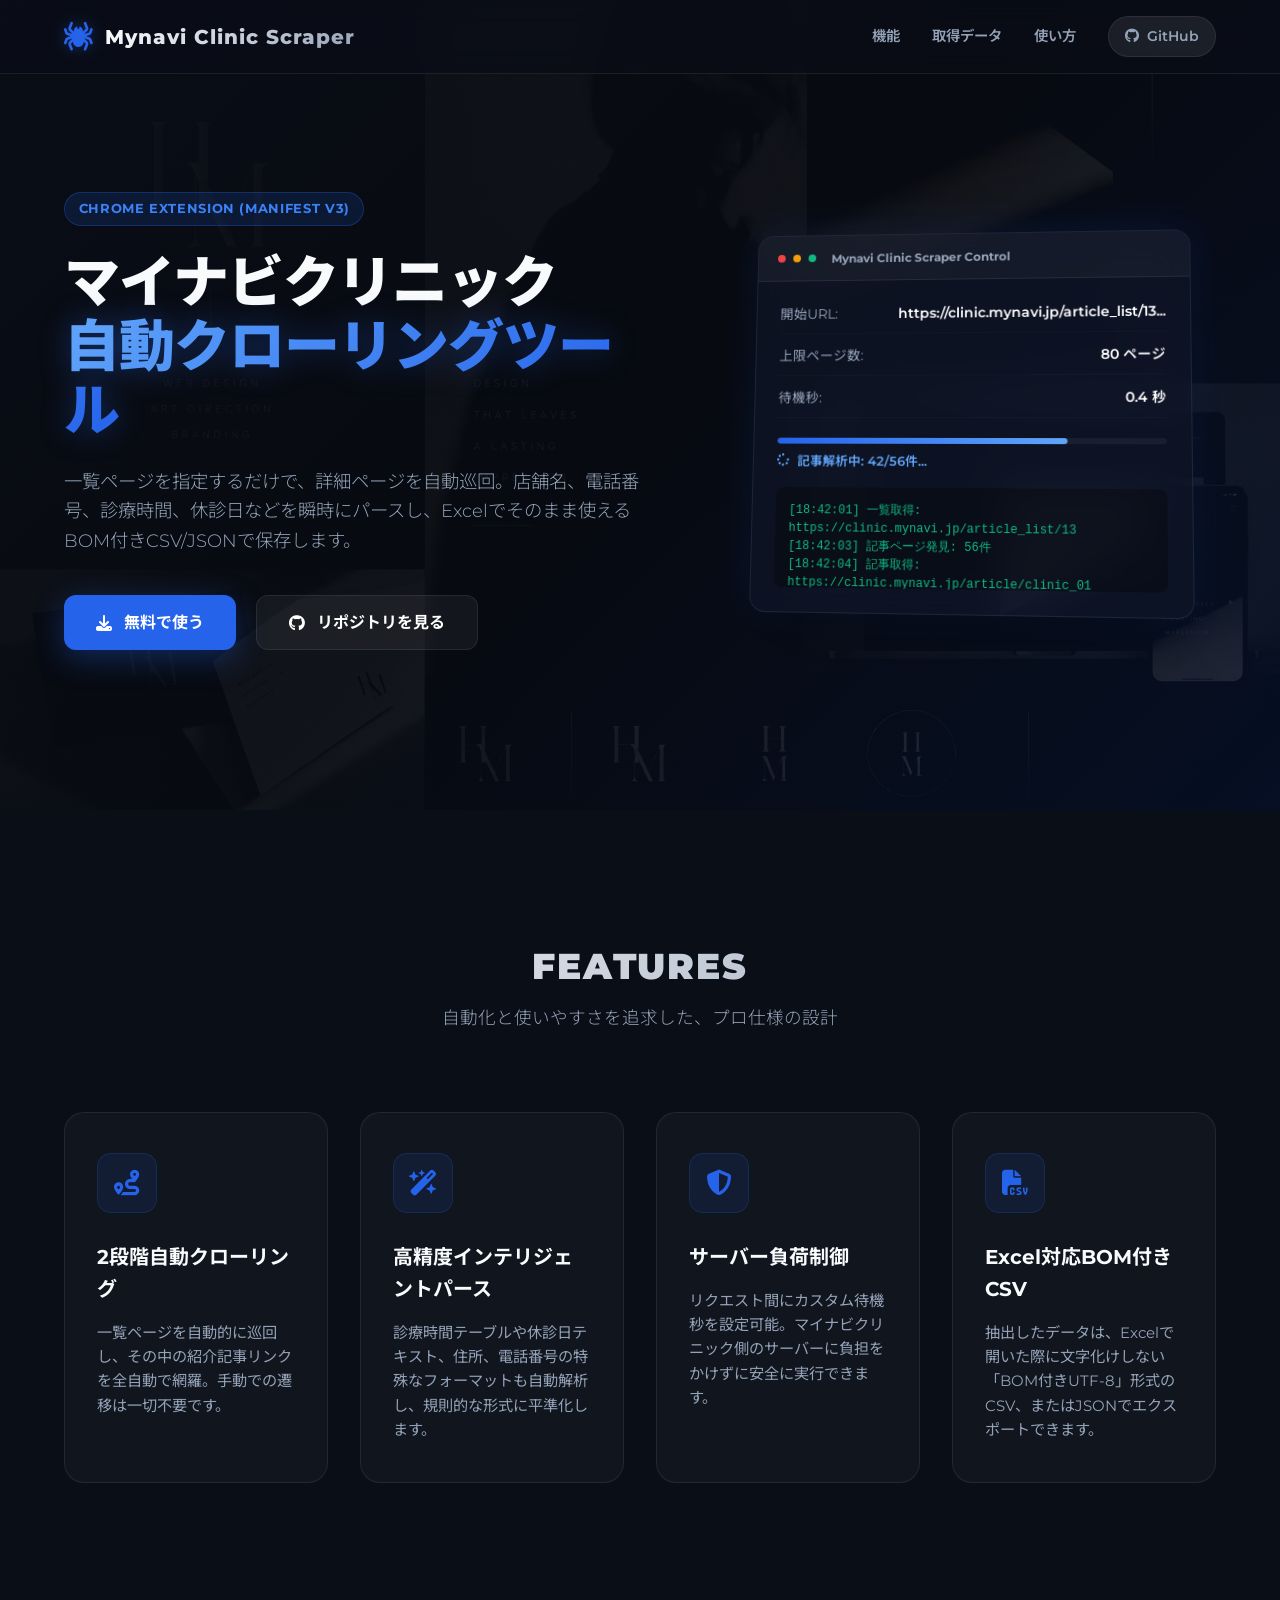
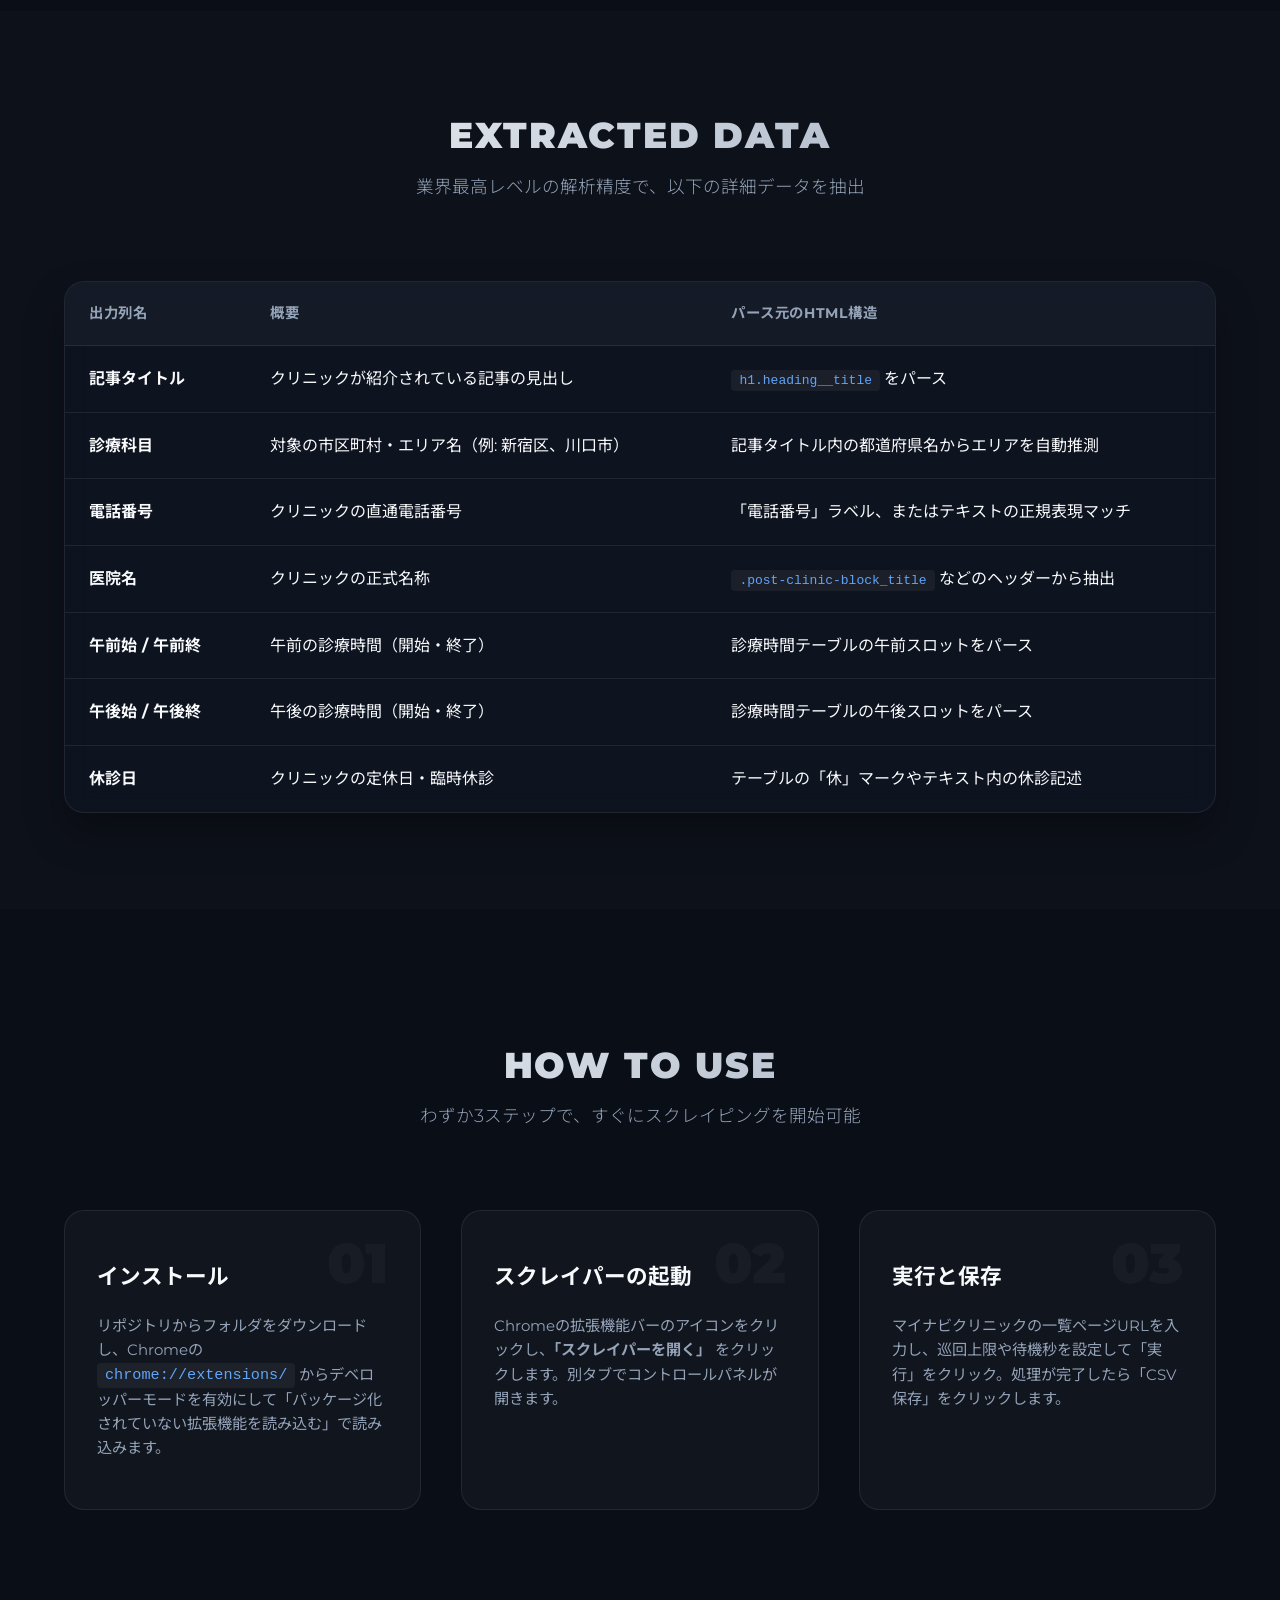
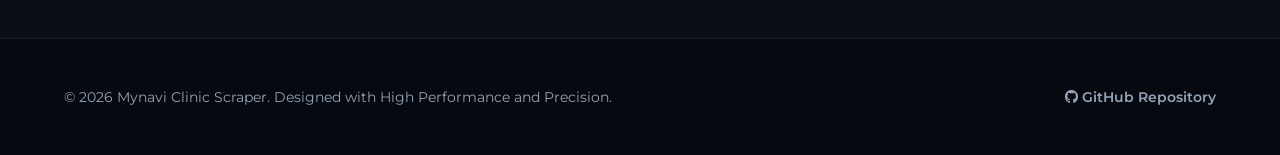
==== index.html @ 66be8c91 "feat: restructure project, add premium landing page, and organize extension files" ====
<!DOCTYPE html>
<html lang="ja">
<head>
    <meta charset="UTF-8">
    <meta name="viewport" content="width=device-width, initial-scale=1.0">
    <title>Mynavi Clinic Scraper - マイナビクリニック専用スクレイピングツール</title>
    <meta name="description" content="マイナビクリニックの一覧ページからクリニック詳細情報を自動巡回で抽出し、CSV/JSONでエクスポートできるプロフェッショナルなChrome拡張機能。">
    <!-- Google Fonts -->
    <link rel="preconnect" href="https://fonts.googleapis.com">
    <link rel="preconnect" href="https://fonts.gstatic.com" crossorigin>
    <link href="https://fonts.googleapis.com/css2?family=Montserrat:wght@400;600;800&family=Noto+Sans+JP:wght@300;400;700;900&display=swap" rel="stylesheet">
    <!-- FontAwesome for Icons -->
    <link rel="stylesheet" href="https://cdnjs.cloudflare.com/ajax/libs/font-awesome/6.4.0/css/all.min.css">
    <link rel="stylesheet" href="style.css">
</head>
<body>

    <!-- Header / Navigation -->
    <header>
        <div class="container header-container">
            <div class="logo">
                <i class="fa-solid fa-spider logo-icon"></i>
                <span class="logo-text">Mynavi Clinic Scraper</span>
            </div>
            <nav>
                <a href="#features">機能</a>
                <a href="#columns">取得データ</a>
                <a href="#how-to-use">使い方</a>
                <a href="https://github.com/h1maekawa/mynabi-clinic-scrape" target="_blank" class="nav-git-btn">
                    <i class="fa-brands fa-github"></i> GitHub
                </a>
            </nav>
        </div>
    </header>

    <!-- Hero Section -->
    <section class="hero">
        <div class="hero-bg"></div>
        <div class="hero-overlay"></div>
        <div class="container hero-container">
            <div class="hero-content">
                <span class="badge">Chrome Extension (Manifest V3)</span>
                <h1>マイナビクリニック<br><span class="highlight">自動クローリングツール</span></h1>
                <p class="hero-lead">一覧ページを指定するだけで、詳細ページを自動巡回。店舗名、電話番号、診療時間、休診日などを瞬時にパースし、Excelでそのまま使えるBOM付きCSV/JSONで保存します。</p>
                <div class="hero-actions">
                    <a href="#how-to-use" class="btn btn-primary"><i class="fa-solid fa-download"></i> 無料で使う</a>
                    <a href="https://github.com/h1maekawa/mynabi-clinic-scrape" target="_blank" class="btn btn-secondary"><i class="fa-brands fa-github"></i> リポジトリを見る</a>
                </div>
            </div>
            <div class="hero-visual">
                <!-- ここにダッシュボードのプレビューイメージやカードなどを配置 -->
                <div class="preview-card">
                    <div class="preview-header">
                        <span class="dot red"></span>
                        <span class="dot yellow"></span>
                        <span class="dot green"></span>
                        <span class="preview-title">Mynavi Clinic Scraper Control</span>
                    </div>
                    <div class="preview-body">
                        <div class="preview-line"><span>開始URL:</span> <span class="val">https://clinic.mynavi.jp/article_list/13...</span></div>
                        <div class="preview-line"><span>上限ページ数:</span> <span class="val">80 ページ</span></div>
                        <div class="preview-line"><span>待機秒:</span> <span class="val">0.4 秒</span></div>
                        <div class="preview-progress">
                            <div class="progress-bar-fill" style="width: 75%;"></div>
                        </div>
                        <div class="preview-status"><i class="fa-solid fa-spinner fa-spin"></i> 記事解析中: 42/56件...</div>
                        <div class="preview-logs">
                            <div>[18:42:01] 一覧取得: https://clinic.mynavi.jp/article_list/13</div>
                            <div>[18:42:03] 記事ページ発見: 56件</div>
                            <div>[18:42:04] 記事取得: https://clinic.mynavi.jp/article/clinic_01</div>
                            <div>[18:42:05] post-clinic-block抽出: 5件</div>
                        </div>
                    </div>
                </div>
            </div>
        </div>
    </section>

    <!-- Features Section -->
    <section id="features" class="features">
        <div class="container">
            <div class="section-header">
                <h2>FEATURES</h2>
                <p class="subtitle">自動化と使いやすさを追求した、プロ仕様の設計</p>
            </div>
            <div class="features-grid">
                <div class="feature-card">
                    <div class="icon-box"><i class="fa-solid fa-route"></i></div>
                    <h3>2段階自動クローリング</h3>
                    <p>一覧ページを自動的に巡回し、その中の紹介記事リンクを全自動で網羅。手動での遷移は一切不要です。</p>
                </div>
                <div class="feature-card">
                    <div class="icon-box"><i class="fa-solid fa-wand-magic-sparkles"></i></div>
                    <h3>高精度インテリジェントパース</h3>
                    <p>診療時間テーブルや休診日テキスト、住所、電話番号の特殊なフォーマットも自動解析し、規則的な形式に平準化します。</p>
                </div>
                <div class="feature-card">
                    <div class="icon-box"><i class="fa-solid fa-shield-halved"></i></div>
                    <h3>サーバー負荷制御</h3>
                    <p>リクエスト間にカスタム待機秒を設定可能。マイナビクリニック側のサーバーに負担をかけずに安全に実行できます。</p>
                </div>
                <div class="feature-card">
                    <div class="icon-box"><i class="fa-solid fa-file-csv"></i></div>
                    <h3>Excel対応BOM付きCSV</h3>
                    <p>抽出したデータは、Excelで開いた際に文字化けしない「BOM付きUTF-8」形式のCSV、またはJSONでエクスポートできます。</p>
                </div>
            </div>
        </div>
    </section>

    <!-- Columns (Data Layout) Section -->
    <section id="columns" class="columns">
        <div class="container">
            <div class="section-header">
                <h2>EXTRACTED DATA</h2>
                <p class="subtitle">業界最高レベルの解析精度で、以下の詳細データを抽出</p>
            </div>
            <div class="table-container">
                <table>
                    <thead>
                        <tr>
                            <th>出力列名</th>
                            <th>概要</th>
                            <th>パース元のHTML構造</th>
                        </tr>
                    </thead>
                    <tbody>
                        <tr>
                            <td><strong>記事タイトル</strong></td>
                            <td>クリニックが紹介されている記事の見出し</td>
                            <td><code>h1.heading__title</code> をパース</td>
                        </tr>
                        <tr>
                            <td><strong>診療科目</strong></td>
                            <td>対象の市区町村・エリア名（例: 新宿区、川口市）</td>
                            <td>記事タイトル内の都道府県名からエリアを自動推測</td>
                        </tr>
                        <tr>
                            <td><strong>電話番号</strong></td>
                            <td>クリニックの直通電話番号</td>
                            <td>「電話番号」ラベル、またはテキストの正規表現マッチ</td>
                        </tr>
                        <tr>
                            <td><strong>医院名</strong></td>
                            <td>クリニックの正式名称</td>
                            <td><code>.post-clinic-block_title</code> などのヘッダーから抽出</td>
                        </tr>
                        <tr>
                            <td><strong>午前始 / 午前終</strong></td>
                            <td>午前の診療時間（開始・終了）</td>
                            <td>診療時間テーブルの午前スロットをパース</td>
                        </tr>
                        <tr>
                            <td><strong>午後始 / 午後終</strong></td>
                            <td>午後の診療時間（開始・終了）</td>
                            <td>診療時間テーブルの午後スロットをパース</td>
                        </tr>
                        <tr>
                            <td><strong>休診日</strong></td>
                            <td>クリニックの定休日・臨時休診</td>
                            <td>テーブルの「休」マークやテキスト内の休診記述</td>
                        </tr>
                    </tbody>
                </table>
            </div>
        </div>
    </section>

    <!-- How To Use Section -->
    <section id="how-to-use" class="how-to-use">
        <div class="container">
            <div class="section-header">
                <h2>HOW TO USE</h2>
                <p class="subtitle">わずか3ステップで、すぐにスクレイピングを開始可能</p>
            </div>
            <div class="steps">
                <div class="step-card">
                    <div class="step-num">01</div>
                    <h3>インストール</h3>
                    <p>リポジトリからフォルダをダウンロードし、Chromeの <code>chrome://extensions/</code> からデベロッパーモードを有効にして「パッケージ化されていない拡張機能を読み込む」で読み込みます。</p>
                </div>
                <div class="step-card">
                    <div class="step-num">02</div>
                    <h3>スクレイパーの起動</h3>
                    <p>Chromeの拡張機能バーのアイコンをクリックし、<strong>「スクレイパーを開く」</strong> をクリックします。別タブでコントロールパネルが開きます。</p>
                </div>
                <div class="step-card">
                    <div class="step-num">03</div>
                    <h3>実行と保存</h3>
                    <p>マイナビクリニックの一覧ページURLを入力し、巡回上限や待機秒を設定して「実行」をクリック。処理が完了したら「CSV保存」をクリックします。</p>
                </div>
            </div>
        </div>
    </section>

    <!-- Footer -->
    <footer>
        <div class="container footer-container">
            <p>&copy; 2026 Mynavi Clinic Scraper. Designed with High Performance and Precision.</p>
            <div class="footer-links">
                <a href="https://github.com/h1maekawa/mynabi-clinic-scrape" target="_blank"><i class="fa-brands fa-github"></i> GitHub Repository</a>
            </div>
        </div>
    </footer>

</body>
</html>
---- style.css ----
/* Reset & Common Variables */
:root {
    --bg-dark: #0a0e17;
    --bg-panel: rgba(255, 255, 255, 0.03);
    --bg-panel-hover: rgba(255, 255, 255, 0.06);
    --border-color: rgba(255, 255, 255, 0.08);
    
    --primary: #2563eb;
    --primary-glow: rgba(37, 99, 235, 0.35);
    --accent: #f59e0b;
    --accent-glow: rgba(245, 158, 11, 0.25);
    
    --text-main: #f8fafc;
    --text-muted: #94a3b8;
    --text-inverse: #0f172a;
    
    --font-sans: 'Montserrat', 'Noto Sans JP', -apple-system, BlinkMacSystemFont, "Segoe UI", Roboto, "Helvetica Neue", Arial, sans-serif;
    --transition: all 0.3s cubic-bezier(0.4, 0, 0.2, 1);
}

* {
    margin: 0;
    padding: 0;
    box-sizing: border-box;
}

body {
    background-color: var(--bg-dark);
    color: var(--text-main);
    font-family: var(--font-sans);
    line-height: 1.6;
    overflow-x: hidden;
    -webkit-font-smoothing: antialiased;
}

.container {
    width: 90%;
    max-width: 1200px;
    margin: 0 auto;
}

/* Header */
header {
    position: fixed;
    top: 0;
    left: 0;
    width: 100%;
    z-index: 100;
    background: rgba(10, 14, 23, 0.7);
    backdrop-filter: blur(12px);
    -webkit-backdrop-filter: blur(12px);
    border-bottom: 1px solid var(--border-color);
    padding: 1rem 0;
}

.header-container {
    display: flex;
    justify-content: space-between;
    align-items: center;
}

.logo {
    display: flex;
    align-items: center;
    gap: 0.75rem;
}

.logo-icon {
    font-size: 1.8rem;
    color: var(--primary);
    filter: drop-shadow(0 0 8px var(--primary-glow));
}

.logo-text {
    font-size: 1.25rem;
    font-weight: 800;
    letter-spacing: 0.05em;
    background: linear-gradient(135deg, #fff, #94a3b8);
    -webkit-background-clip: text;
    -webkit-text-fill-color: transparent;
}

nav {
    display: flex;
    align-items: center;
    gap: 2rem;
}

nav a {
    color: var(--text-muted);
    text-decoration: none;
    font-weight: 600;
    font-size: 0.9rem;
    transition: var(--transition);
}

nav a:hover {
    color: #fff;
}

.nav-git-btn {
    background: rgba(255, 255, 255, 0.08);
    border: 1px solid var(--border-color);
    padding: 0.5rem 1rem;
    border-radius: 9999px;
    display: flex;
    align-items: center;
    gap: 0.5rem;
}

.nav-git-btn:hover {
    background: #fff;
    color: var(--text-inverse);
    border-color: #fff;
}

/* Hero Section with Custom Background Image */
.hero {
    position: relative;
    padding: 9rem 0 7rem;
    min-height: 90vh;
    display: flex;
    align-items: center;
    overflow: hidden;
}

/* Background image using user's piro-design.png */
.hero-bg {
    position: absolute;
    top: 0;
    left: 0;
    width: 100%;
    height: 100%;
    background-image: url('assets/piro-design.png');
    background-size: cover;
    background-position: center;
    filter: brightness(0.25) contrast(1.1); /* Ensure high contrast for dark text */
    z-index: 1;
}

/* Dark elegant gradient overlay on top of the image to ensure high visual aesthetics and text legibility */
.hero-overlay {
    position: absolute;
    top: 0;
    left: 0;
    width: 100%;
    height: 100%;
    background: linear-gradient(135deg, rgba(10, 14, 23, 0.95) 0%, rgba(10, 14, 23, 0.7) 50%, rgba(37, 99, 235, 0.15) 100%);
    z-index: 2;
}

.hero-container {
    position: relative;
    z-index: 3;
    display: grid;
    grid-template-columns: 1.2fr 1fr;
    gap: 4rem;
    align-items: center;
}

.hero-content {
    display: flex;
    flex-direction: column;
    align-items: flex-start;
}

.badge {
    background: rgba(37, 99, 235, 0.15);
    border: 1px solid rgba(37, 99, 235, 0.3);
    color: #3b82f6;
    padding: 0.35rem 0.85rem;
    border-radius: 9999px;
    font-size: 0.8rem;
    font-weight: 700;
    letter-spacing: 0.05em;
    margin-bottom: 1.5rem;
    text-transform: uppercase;
}

.hero-content h1 {
    font-size: 3.5rem;
    line-height: 1.15;
    font-weight: 900;
    margin-bottom: 1.5rem;
    letter-spacing: -0.02em;
}

.highlight {
    background: linear-gradient(135deg, #60a5fa 0%, #2563eb 100%);
    -webkit-background-clip: text;
    -webkit-text-fill-color: transparent;
    filter: drop-shadow(0 0 15px rgba(37, 99, 235, 0.4));
}

.hero-lead {
    font-size: 1.15rem;
    color: var(--text-muted);
    margin-bottom: 2.5rem;
    font-weight: 300;
}

.hero-actions {
    display: flex;
    gap: 1.25rem;
}

.btn {
    display: inline-flex;
    align-items: center;
    gap: 0.75rem;
    padding: 0.85rem 2rem;
    font-size: 1rem;
    font-weight: 700;
    border-radius: 12px;
    text-decoration: none;
    cursor: pointer;
    transition: var(--transition);
}

.btn-primary {
    background: var(--primary);
    color: #fff;
    box-shadow: 0 8px 30px var(--primary-glow);
}

.btn-primary:hover {
    background: #1d4ed8;
    transform: translateY(-2px);
    box-shadow: 0 12px 35px rgba(37, 99, 235, 0.5);
}

.btn-secondary {
    background: rgba(255, 255, 255, 0.05);
    color: #fff;
    border: 1px solid var(--border-color);
}

.btn-secondary:hover {
    background: rgba(255, 255, 255, 0.1);
    transform: translateY(-2px);
}

/* Hero Visual (Mockup Card) */
.hero-visual {
    display: flex;
    justify-content: center;
    perspective: 1000px;
}

.preview-card {
    background: rgba(15, 23, 42, 0.6);
    border: 1px solid var(--border-color);
    border-radius: 16px;
    width: 100%;
    max-width: 440px;
    overflow: hidden;
    backdrop-filter: blur(20px);
    -webkit-backdrop-filter: blur(20px);
    box-shadow: 0 25px 50px -12px rgba(0, 0, 0, 0.5), 0 0 40px rgba(37, 99, 235, 0.15);
    transform: rotateY(-5deg) rotateX(5deg);
    transition: var(--transition);
}

.preview-card:hover {
    transform: rotateY(0deg) rotateX(0deg) translateY(-8px);
    box-shadow: 0 35px 60px -10px rgba(0, 0, 0, 0.6), 0 0 50px rgba(37, 99, 235, 0.25);
}

.preview-header {
    background: rgba(255, 255, 255, 0.03);
    padding: 0.85rem 1.25rem;
    display: flex;
    align-items: center;
    gap: 0.5rem;
    border-bottom: 1px solid var(--border-color);
}

.dot {
    width: 8px;
    height: 8px;
    border-radius: 50%;
}
.dot.red { background-color: #ef4444; }
.dot.yellow { background-color: #f59e0b; }
.dot.green { background-color: #10b981; }

.preview-title {
    margin-left: 0.5rem;
    font-size: 0.75rem;
    color: var(--text-muted);
    font-weight: 700;
}

.preview-body {
    padding: 1.5rem;
    font-size: 0.85rem;
}

.preview-line {
    display: flex;
    justify-content: space-between;
    margin-bottom: 0.75rem;
    border-bottom: 1px solid rgba(255, 255, 255, 0.02);
    padding-bottom: 0.5rem;
}

.preview-line span {
    color: var(--text-muted);
}
.preview-line .val {
    color: #fff;
    font-weight: 600;
}

.preview-progress {
    height: 6px;
    background: rgba(255, 255, 255, 0.05);
    border-radius: 9999px;
    margin: 1.25rem 0 0.5rem;
    overflow: hidden;
}

.progress-bar-fill {
    height: 100%;
    background: linear-gradient(90deg, var(--primary) 0%, #60a5fa 100%);
    border-radius: 9999px;
}

.preview-status {
    color: #60a5fa;
    font-weight: 600;
    margin-bottom: 1rem;
    font-size: 0.8rem;
    display: flex;
    align-items: center;
    gap: 0.5rem;
}

.preview-logs {
    background: rgba(0, 0, 0, 0.3);
    border-radius: 8px;
    padding: 0.85rem;
    font-family: monospace;
    color: #10b981;
    font-size: 0.75rem;
    line-height: 1.5;
    height: 100px;
    overflow-y: hidden;
}

/* Features Section */
.features {
    padding: 8rem 0;
    position: relative;
}

.section-header {
    text-align: center;
    margin-bottom: 5rem;
}

.section-header h2 {
    font-size: 2.25rem;
    font-weight: 900;
    letter-spacing: 0.05em;
    margin-bottom: 0.5rem;
    background: linear-gradient(135deg, #fff, #94a3b8);
    -webkit-background-clip: text;
    -webkit-text-fill-color: transparent;
}

.section-header .subtitle {
    color: var(--text-muted);
    font-size: 1.1rem;
    font-weight: 300;
}

.features-grid {
    display: grid;
    grid-template-columns: repeat(auto-fit, minmax(260px, 1fr));
    gap: 2rem;
}

.feature-card {
    background: var(--bg-panel);
    border: 1px solid var(--border-color);
    border-radius: 20px;
    padding: 2.5rem 2rem;
    transition: var(--transition);
    cursor: default;
}

.feature-card:hover {
    background: var(--bg-panel-hover);
    border-color: rgba(37, 99, 235, 0.3);
    transform: translateY(-5px);
    box-shadow: 0 20px 40px rgba(0,0,0,0.3), 0 0 20px rgba(37, 99, 235, 0.05);
}

.icon-box {
    width: 60px;
    height: 60px;
    border-radius: 14px;
    background: rgba(37, 99, 235, 0.1);
    border: 1px solid rgba(37, 99, 235, 0.2);
    color: var(--primary);
    display: flex;
    align-items: center;
    justify-content: center;
    font-size: 1.6rem;
    margin-bottom: 1.75rem;
    transition: var(--transition);
}

.feature-card:hover .icon-box {
    background: var(--primary);
    color: #fff;
    box-shadow: 0 0 20px var(--primary-glow);
}

.feature-card h3 {
    font-size: 1.25rem;
    font-weight: 700;
    margin-bottom: 1rem;
}

.feature-card p {
    color: var(--text-muted);
    font-size: 0.95rem;
    line-height: 1.6;
}

/* Columns Section */
.columns {
    padding: 6rem 0;
    background: rgba(255, 255, 255, 0.01);
}

.table-container {
    background: rgba(15, 23, 42, 0.4);
    border: 1px solid var(--border-color);
    border-radius: 20px;
    overflow: hidden;
    backdrop-filter: blur(12px);
    -webkit-backdrop-filter: blur(12px);
    box-shadow: 0 20px 40px rgba(0, 0, 0, 0.3);
}

table {
    width: 100%;
    border-collapse: collapse;
    text-align: left;
}

th, td {
    padding: 1.25rem 1.5rem;
    border-bottom: 1px solid var(--border-color);
}

th {
    background: rgba(255, 255, 255, 0.03);
    font-weight: 700;
    font-size: 0.9rem;
    color: var(--text-muted);
    letter-spacing: 0.05em;
    text-transform: uppercase;
}

tbody tr:last-child td {
    border-bottom: none;
}

tbody tr:hover {
    background: rgba(255, 255, 255, 0.02);
}

code {
    background: rgba(255, 255, 255, 0.05);
    padding: 0.2rem 0.5rem;
    border-radius: 4px;
    font-family: monospace;
    color: #60a5fa;
}

/* How to use section */
.how-to-use {
    padding: 8rem 0;
}

.steps {
    display: grid;
    grid-template-columns: repeat(auto-fit, minmax(300px, 1fr));
    gap: 2.5rem;
    margin-top: 2rem;
}

.step-card {
    position: relative;
    background: var(--bg-panel);
    border: 1px solid var(--border-color);
    border-radius: 20px;
    padding: 3rem 2rem;
    transition: var(--transition);
}

.step-card:hover {
    border-color: rgba(245, 158, 11, 0.3);
    transform: translateY(-5px);
}

.step-num {
    position: absolute;
    top: 1.5rem;
    right: 2rem;
    font-size: 3.5rem;
    font-weight: 900;
    color: rgba(255, 255, 255, 0.03);
    line-height: 1;
    transition: var(--transition);
}

.step-card:hover .step-num {
    color: rgba(245, 158, 11, 0.1);
}

.step-card h3 {
    font-size: 1.35rem;
    font-weight: 700;
    margin-bottom: 1.25rem;
    position: relative;
}

.step-card p {
    color: var(--text-muted);
    font-size: 0.95rem;
    line-height: 1.6;
}

/* Footer */
footer {
    border-top: 1px solid var(--border-color);
    padding: 3rem 0;
    background: #06090f;
    font-size: 0.85rem;
    color: var(--text-muted);
}

.footer-container {
    display: flex;
    justify-content: space-between;
    align-items: center;
}

.footer-links a {
    color: var(--text-muted);
    text-decoration: none;
    font-weight: 600;
    transition: var(--transition);
}

.footer-links a:hover {
    color: #fff;
}

/* Responsive */
@media (max-width: 968px) {
    .hero-container {
        grid-template-columns: 1fr;
        text-align: center;
        gap: 3rem;
    }
    
    .hero-content {
        align-items: center;
    }
    
    .hero-content h1 {
        font-size: 2.75rem;
    }
    
    .hero-visual {
        order: -1;
    }
    
    .header-container {
        flex-direction: column;
        gap: 1rem;
    }
    
    nav {
        gap: 1.5rem;
    }
}
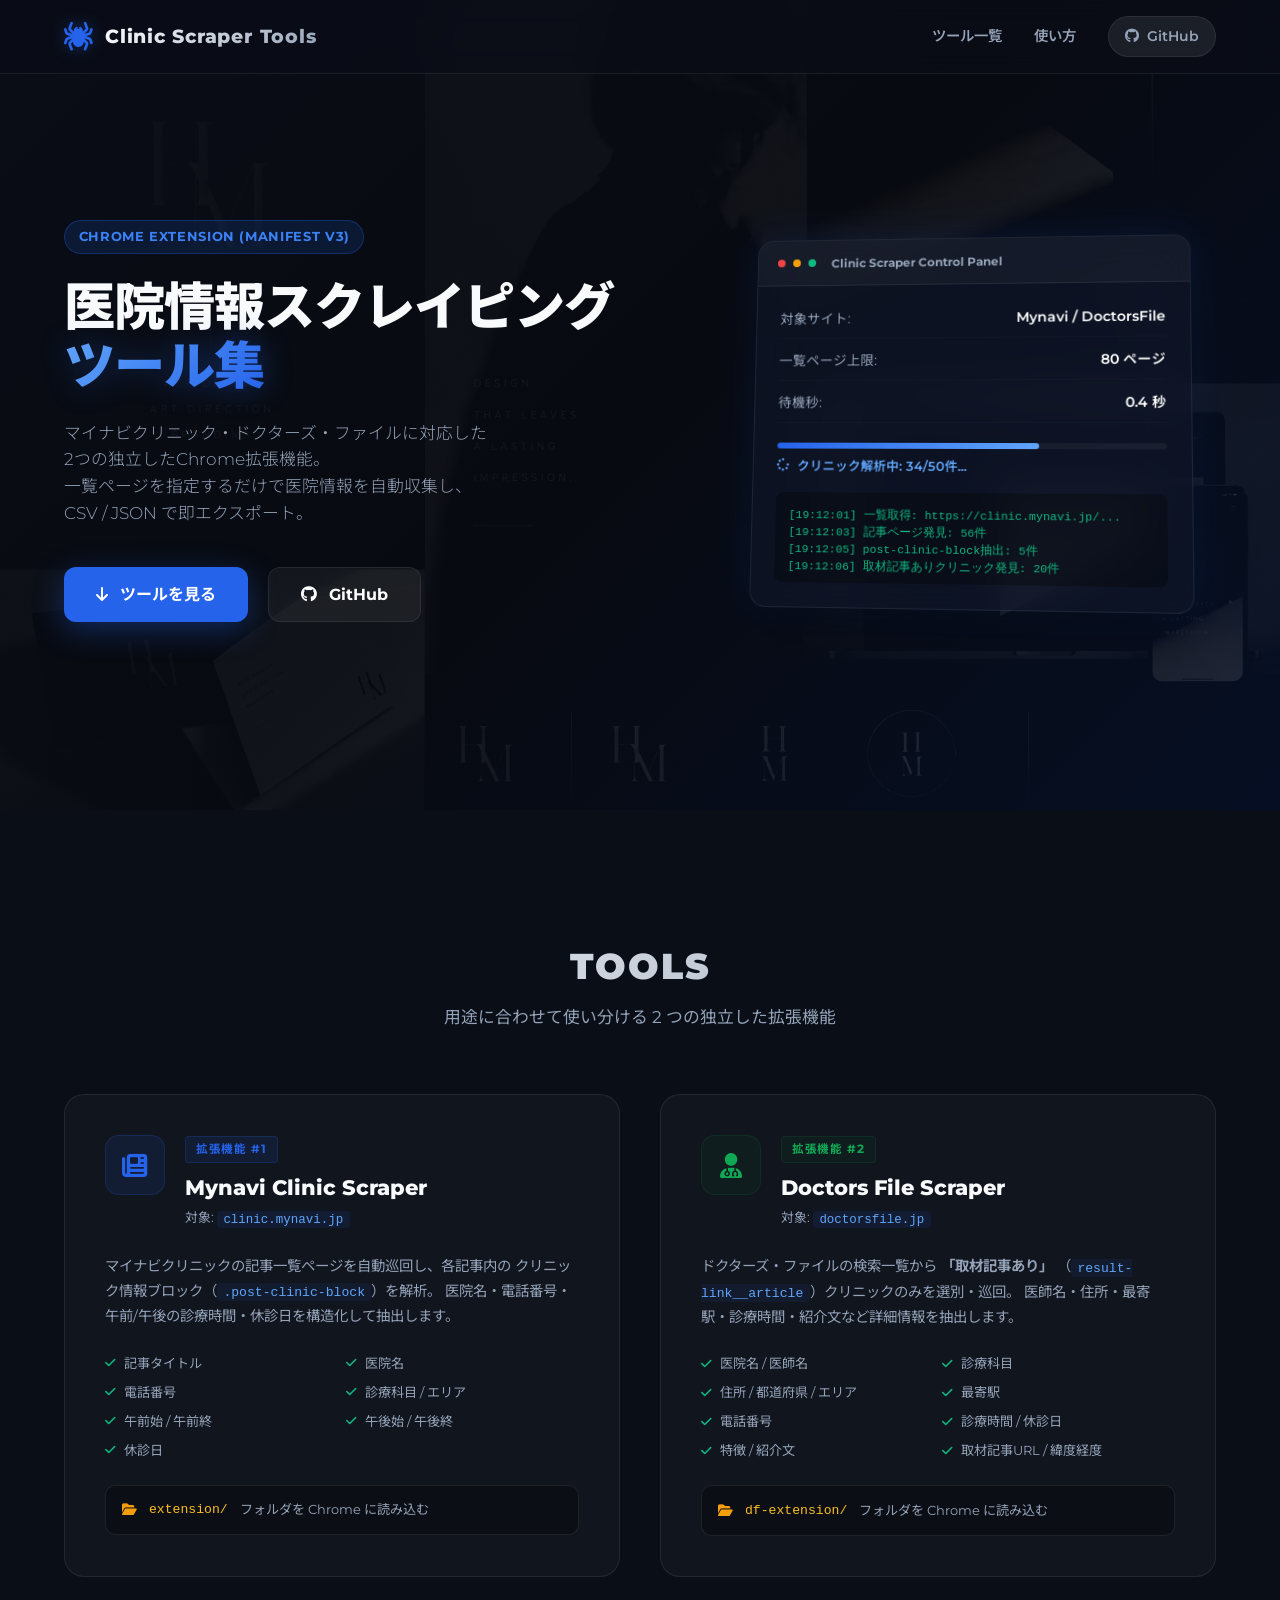
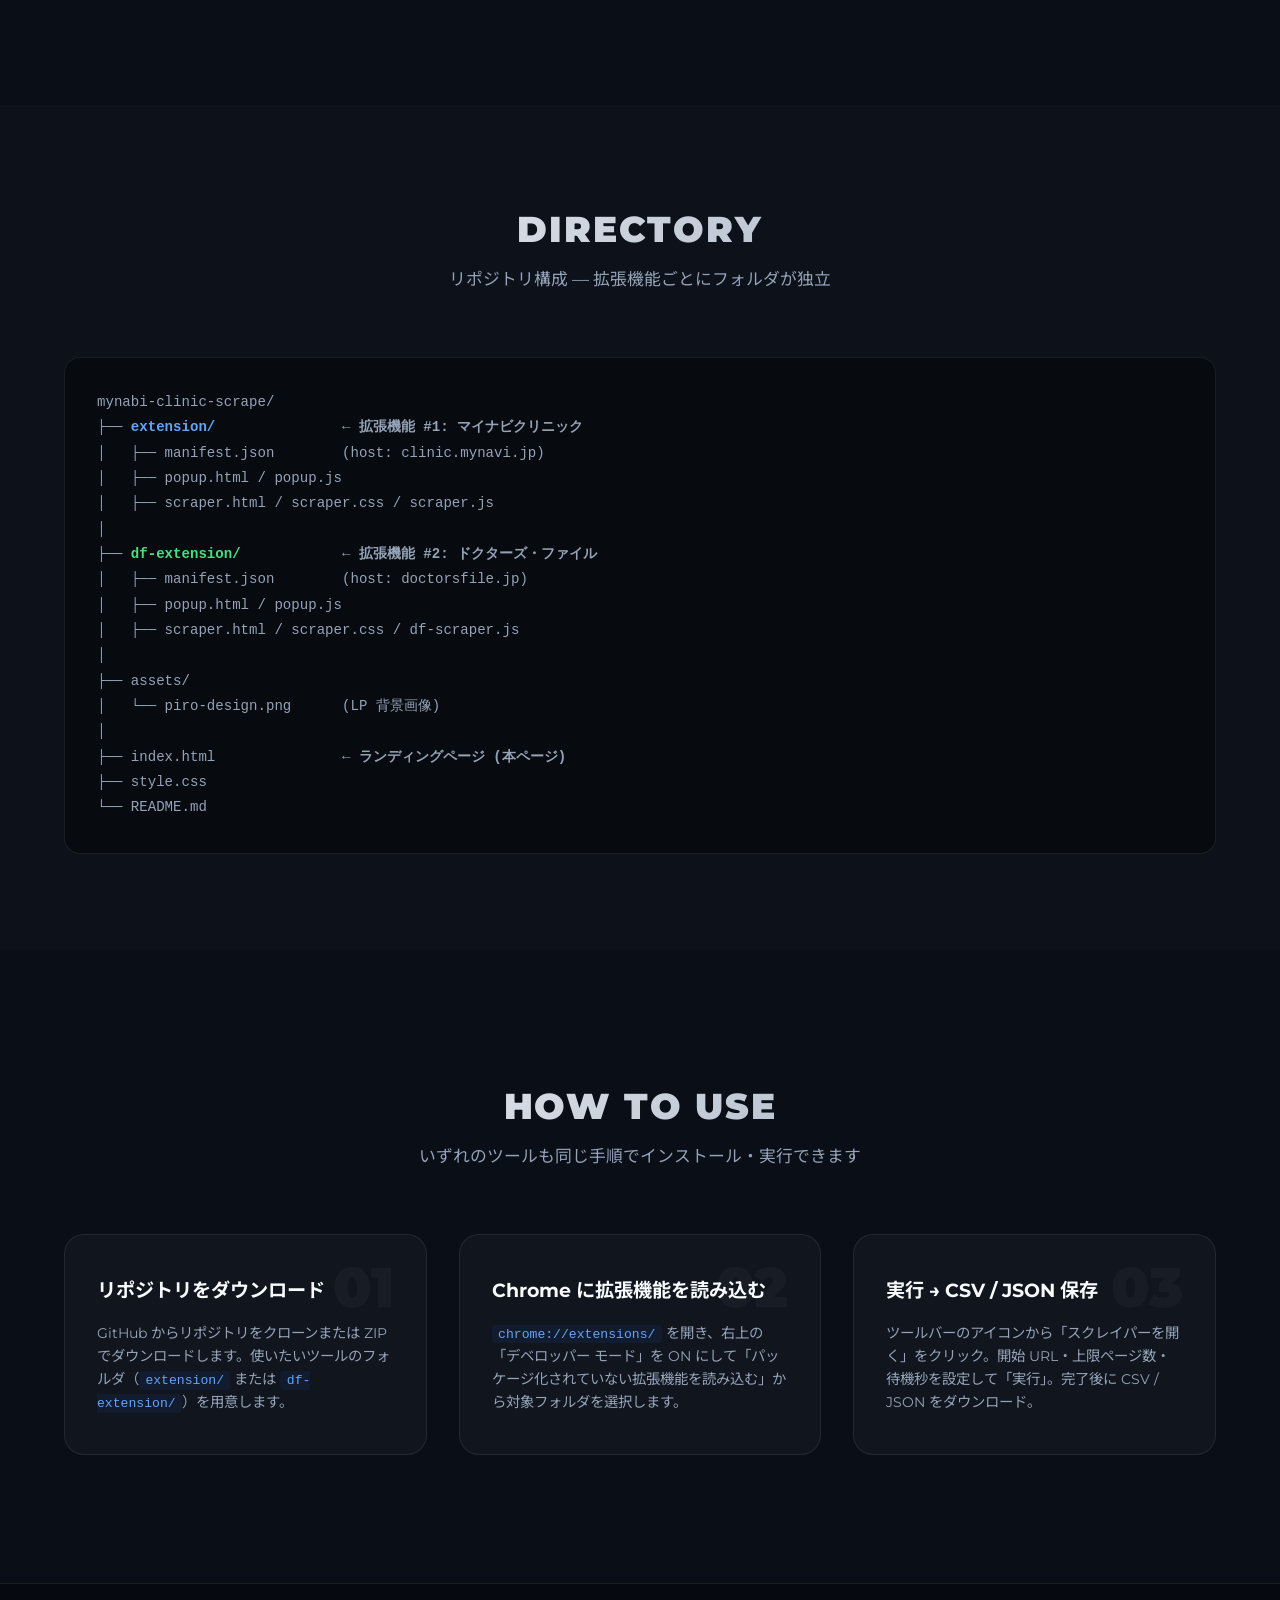
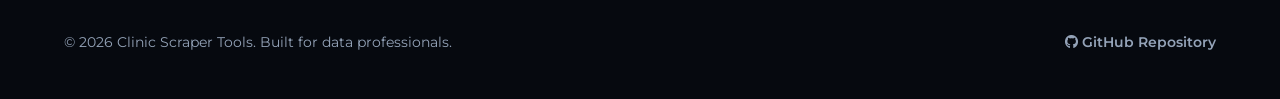
==== commit e5ff923d: "feat: add Doctors File scraper as separate extension (df-extension/)" ====
--- a/index.html
+++ b/index.html
@@ -3,28 +3,25 @@
 <head>
     <meta charset="UTF-8">
     <meta name="viewport" content="width=device-width, initial-scale=1.0">
-    <title>Mynavi Clinic Scraper - マイナビクリニック専用スクレイピングツール</title>
-    <meta name="description" content="マイナビクリニックの一覧ページからクリニック詳細情報を自動巡回で抽出し、CSV/JSONでエクスポートできるプロフェッショナルなChrome拡張機能。">
-    <!-- Google Fonts -->
+    <title>Clinic Scraper Tools - マイナビ & ドクターズ・ファイル 対応</title>
+    <meta name="description" content="マイナビクリニック・ドクターズ・ファイル対応の医院情報スクレイピング Chrome 拡張機能ツール集。">
     <link rel="preconnect" href="https://fonts.googleapis.com">
     <link rel="preconnect" href="https://fonts.gstatic.com" crossorigin>
     <link href="https://fonts.googleapis.com/css2?family=Montserrat:wght@400;600;800&family=Noto+Sans+JP:wght@300;400;700;900&display=swap" rel="stylesheet">
-    <!-- FontAwesome for Icons -->
     <link rel="stylesheet" href="https://cdnjs.cloudflare.com/ajax/libs/font-awesome/6.4.0/css/all.min.css">
     <link rel="stylesheet" href="style.css">
 </head>
 <body>
 
-    <!-- Header / Navigation -->
+    <!-- Header -->
     <header>
         <div class="container header-container">
             <div class="logo">
                 <i class="fa-solid fa-spider logo-icon"></i>
-                <span class="logo-text">Mynavi Clinic Scraper</span>
+                <span class="logo-text">Clinic Scraper Tools</span>
             </div>
             <nav>
-                <a href="#features">機能</a>
-                <a href="#columns">取得データ</a>
+                <a href="#tools">ツール一覧</a>
                 <a href="#how-to-use">使い方</a>
                 <a href="https://github.com/h1maekawa/mynabi-clinic-scrape" target="_blank" class="nav-git-btn">
                     <i class="fa-brands fa-github"></i> GitHub
@@ -33,161 +30,179 @@
         </div>
     </header>
 
-    <!-- Hero Section -->
+    <!-- Hero -->
     <section class="hero">
         <div class="hero-bg"></div>
         <div class="hero-overlay"></div>
         <div class="container hero-container">
             <div class="hero-content">
                 <span class="badge">Chrome Extension (Manifest V3)</span>
-                <h1>マイナビクリニック<br><span class="highlight">自動クローリングツール</span></h1>
-                <p class="hero-lead">一覧ページを指定するだけで、詳細ページを自動巡回。店舗名、電話番号、診療時間、休診日などを瞬時にパースし、Excelでそのまま使えるBOM付きCSV/JSONで保存します。</p>
+                <h1>医院情報スクレイピング<br><span class="highlight">ツール集</span></h1>
+                <p class="hero-lead">
+                    マイナビクリニック・ドクターズ・ファイルに対応した<br>
+                    2つの独立したChrome拡張機能。<br>
+                    一覧ページを指定するだけで医院情報を自動収集し、<br>
+                    CSV / JSON で即エクスポート。
+                </p>
                 <div class="hero-actions">
-                    <a href="#how-to-use" class="btn btn-primary"><i class="fa-solid fa-download"></i> 無料で使う</a>
-                    <a href="https://github.com/h1maekawa/mynabi-clinic-scrape" target="_blank" class="btn btn-secondary"><i class="fa-brands fa-github"></i> リポジトリを見る</a>
+                    <a href="#tools" class="btn btn-primary"><i class="fa-solid fa-arrow-down"></i> ツールを見る</a>
+                    <a href="https://github.com/h1maekawa/mynabi-clinic-scrape" target="_blank" class="btn btn-secondary">
+                        <i class="fa-brands fa-github"></i> GitHub
+                    </a>
                 </div>
             </div>
             <div class="hero-visual">
-                <!-- ここにダッシュボードのプレビューイメージやカードなどを配置 -->
                 <div class="preview-card">
                     <div class="preview-header">
-                        <span class="dot red"></span>
-                        <span class="dot yellow"></span>
-                        <span class="dot green"></span>
-                        <span class="preview-title">Mynavi Clinic Scraper Control</span>
+                        <span class="dot red"></span><span class="dot yellow"></span><span class="dot green"></span>
+                        <span class="preview-title">Clinic Scraper Control Panel</span>
                     </div>
                     <div class="preview-body">
-                        <div class="preview-line"><span>開始URL:</span> <span class="val">https://clinic.mynavi.jp/article_list/13...</span></div>
-                        <div class="preview-line"><span>上限ページ数:</span> <span class="val">80 ページ</span></div>
-                        <div class="preview-line"><span>待機秒:</span> <span class="val">0.4 秒</span></div>
-                        <div class="preview-progress">
-                            <div class="progress-bar-fill" style="width: 75%;"></div>
+                        <div class="preview-line"><span>対象サイト:</span><span class="val">Mynavi / DoctorsFile</span></div>
+                        <div class="preview-line"><span>一覧ページ上限:</span><span class="val">80 ページ</span></div>
+                        <div class="preview-line"><span>待機秒:</span><span class="val">0.4 秒</span></div>
+                        <div class="preview-progress"><div class="progress-bar-fill" style="width:68%"></div></div>
+                        <div class="preview-status"><i class="fa-solid fa-spinner fa-spin"></i> クリニック解析中: 34/50件...</div>
+                        <div class="preview-logs">
+                            <div>[19:12:01] 一覧取得: https://clinic.mynavi.jp/...</div>
+                            <div>[19:12:03] 記事ページ発見: 56件</div>
+                            <div>[19:12:05] post-clinic-block抽出: 5件</div>
+                            <div>[19:12:06] 取材記事ありクリニック発見: 20件</div>
                         </div>
-                        <div class="preview-status"><i class="fa-solid fa-spinner fa-spin"></i> 記事解析中: 42/56件...</div>
-                        <div class="preview-logs">
-                            <div>[18:42:01] 一覧取得: https://clinic.mynavi.jp/article_list/13</div>
-                            <div>[18:42:03] 記事ページ発見: 56件</div>
-                            <div>[18:42:04] 記事取得: https://clinic.mynavi.jp/article/clinic_01</div>
-                            <div>[18:42:05] post-clinic-block抽出: 5件</div>
-                        </div>
-                    </div>
-                </div>
-            </div>
-        </div>
-    </section>
-
-    <!-- Features Section -->
-    <section id="features" class="features">
+                    </div>
+                </div>
+            </div>
+        </div>
+    </section>
+
+    <!-- Tools Section -->
+    <section id="tools" class="tools-section">
         <div class="container">
             <div class="section-header">
-                <h2>FEATURES</h2>
-                <p class="subtitle">自動化と使いやすさを追求した、プロ仕様の設計</p>
-            </div>
-            <div class="features-grid">
-                <div class="feature-card">
-                    <div class="icon-box"><i class="fa-solid fa-route"></i></div>
-                    <h3>2段階自動クローリング</h3>
-                    <p>一覧ページを自動的に巡回し、その中の紹介記事リンクを全自動で網羅。手動での遷移は一切不要です。</p>
-                </div>
-                <div class="feature-card">
-                    <div class="icon-box"><i class="fa-solid fa-wand-magic-sparkles"></i></div>
-                    <h3>高精度インテリジェントパース</h3>
-                    <p>診療時間テーブルや休診日テキスト、住所、電話番号の特殊なフォーマットも自動解析し、規則的な形式に平準化します。</p>
-                </div>
-                <div class="feature-card">
-                    <div class="icon-box"><i class="fa-solid fa-shield-halved"></i></div>
-                    <h3>サーバー負荷制御</h3>
-                    <p>リクエスト間にカスタム待機秒を設定可能。マイナビクリニック側のサーバーに負担をかけずに安全に実行できます。</p>
-                </div>
-                <div class="feature-card">
-                    <div class="icon-box"><i class="fa-solid fa-file-csv"></i></div>
-                    <h3>Excel対応BOM付きCSV</h3>
-                    <p>抽出したデータは、Excelで開いた際に文字化けしない「BOM付きUTF-8」形式のCSV、またはJSONでエクスポートできます。</p>
-                </div>
-            </div>
-        </div>
-    </section>
-
-    <!-- Columns (Data Layout) Section -->
-    <section id="columns" class="columns">
+                <h2>TOOLS</h2>
+                <p class="subtitle">用途に合わせて使い分ける 2 つの独立した拡張機能</p>
+            </div>
+
+            <div class="tools-grid">
+
+                <!-- Tool 1: Mynavi -->
+                <div class="tool-card tool-mynavi">
+                    <div class="tool-card-header">
+                        <div class="tool-icon"><i class="fa-solid fa-newspaper"></i></div>
+                        <div>
+                            <div class="tool-badge">拡張機能 #1</div>
+                            <h3>Mynavi Clinic Scraper</h3>
+                            <p class="tool-target">対象: <code>clinic.mynavi.jp</code></p>
+                        </div>
+                    </div>
+                    <p class="tool-desc">
+                        マイナビクリニックの記事一覧ページを自動巡回し、各記事内の
+                        クリニック情報ブロック（<code>.post-clinic-block</code>）を解析。
+                        医院名・電話番号・午前/午後の診療時間・休診日を構造化して抽出します。
+                    </p>
+                    <div class="tool-columns">
+                        <div class="col-item"><i class="fa-solid fa-check"></i> 記事タイトル</div>
+                        <div class="col-item"><i class="fa-solid fa-check"></i> 医院名</div>
+                        <div class="col-item"><i class="fa-solid fa-check"></i> 電話番号</div>
+                        <div class="col-item"><i class="fa-solid fa-check"></i> 診療科目 / エリア</div>
+                        <div class="col-item"><i class="fa-solid fa-check"></i> 午前始 / 午前終</div>
+                        <div class="col-item"><i class="fa-solid fa-check"></i> 午後始 / 午後終</div>
+                        <div class="col-item"><i class="fa-solid fa-check"></i> 休診日</div>
+                    </div>
+                    <div class="tool-dir">
+                        <i class="fa-solid fa-folder-open"></i>
+                        <code>extension/</code> フォルダを Chrome に読み込む
+                    </div>
+                </div>
+
+                <!-- Tool 2: Doctors File -->
+                <div class="tool-card tool-df">
+                    <div class="tool-card-header">
+                        <div class="tool-icon tool-icon-green"><i class="fa-solid fa-user-doctor"></i></div>
+                        <div>
+                            <div class="tool-badge tool-badge-green">拡張機能 #2</div>
+                            <h3>Doctors File Scraper</h3>
+                            <p class="tool-target">対象: <code>doctorsfile.jp</code></p>
+                        </div>
+                    </div>
+                    <p class="tool-desc">
+                        ドクターズ・ファイルの検索一覧から <strong>「取材記事あり」</strong>
+                        （<code>result-link__article</code>）クリニックのみを選別・巡回。
+                        医師名・住所・最寄駅・診療時間・紹介文など詳細情報を抽出します。
+                    </p>
+                    <div class="tool-columns">
+                        <div class="col-item"><i class="fa-solid fa-check"></i> 医院名 / 医師名</div>
+                        <div class="col-item"><i class="fa-solid fa-check"></i> 診療科目</div>
+                        <div class="col-item"><i class="fa-solid fa-check"></i> 住所 / 都道府県 / エリア</div>
+                        <div class="col-item"><i class="fa-solid fa-check"></i> 最寄駅</div>
+                        <div class="col-item"><i class="fa-solid fa-check"></i> 電話番号</div>
+                        <div class="col-item"><i class="fa-solid fa-check"></i> 診療時間 / 休診日</div>
+                        <div class="col-item"><i class="fa-solid fa-check"></i> 特徴 / 紹介文</div>
+                        <div class="col-item"><i class="fa-solid fa-check"></i> 取材記事URL / 緯度経度</div>
+                    </div>
+                    <div class="tool-dir">
+                        <i class="fa-solid fa-folder-open"></i>
+                        <code>df-extension/</code> フォルダを Chrome に読み込む
+                    </div>
+                </div>
+
+            </div>
+        </div>
+    </section>
+
+    <!-- Directory Structure -->
+    <section class="directory-section">
         <div class="container">
             <div class="section-header">
-                <h2>EXTRACTED DATA</h2>
-                <p class="subtitle">業界最高レベルの解析精度で、以下の詳細データを抽出</p>
-            </div>
-            <div class="table-container">
-                <table>
-                    <thead>
-                        <tr>
-                            <th>出力列名</th>
-                            <th>概要</th>
-                            <th>パース元のHTML構造</th>
-                        </tr>
-                    </thead>
-                    <tbody>
-                        <tr>
-                            <td><strong>記事タイトル</strong></td>
-                            <td>クリニックが紹介されている記事の見出し</td>
-                            <td><code>h1.heading__title</code> をパース</td>
-                        </tr>
-                        <tr>
-                            <td><strong>診療科目</strong></td>
-                            <td>対象の市区町村・エリア名（例: 新宿区、川口市）</td>
-                            <td>記事タイトル内の都道府県名からエリアを自動推測</td>
-                        </tr>
-                        <tr>
-                            <td><strong>電話番号</strong></td>
-                            <td>クリニックの直通電話番号</td>
-                            <td>「電話番号」ラベル、またはテキストの正規表現マッチ</td>
-                        </tr>
-                        <tr>
-                            <td><strong>医院名</strong></td>
-                            <td>クリニックの正式名称</td>
-                            <td><code>.post-clinic-block_title</code> などのヘッダーから抽出</td>
-                        </tr>
-                        <tr>
-                            <td><strong>午前始 / 午前終</strong></td>
-                            <td>午前の診療時間（開始・終了）</td>
-                            <td>診療時間テーブルの午前スロットをパース</td>
-                        </tr>
-                        <tr>
-                            <td><strong>午後始 / 午後終</strong></td>
-                            <td>午後の診療時間（開始・終了）</td>
-                            <td>診療時間テーブルの午後スロットをパース</td>
-                        </tr>
-                        <tr>
-                            <td><strong>休診日</strong></td>
-                            <td>クリニックの定休日・臨時休診</td>
-                            <td>テーブルの「休」マークやテキスト内の休診記述</td>
-                        </tr>
-                    </tbody>
-                </table>
-            </div>
-        </div>
-    </section>
-
-    <!-- How To Use Section -->
+                <h2>DIRECTORY</h2>
+                <p class="subtitle">リポジトリ構成 — 拡張機能ごとにフォルダが独立</p>
+            </div>
+            <div class="dir-tree">
+<pre>
+mynabi-clinic-scrape/
+├── <span class="dir-highlight">extension/</span>               ← <strong>拡張機能 #1: マイナビクリニック</strong>
+│   ├── manifest.json        (host: clinic.mynavi.jp)
+│   ├── popup.html / popup.js
+│   ├── scraper.html / scraper.css / scraper.js
+│
+├── <span class="dir-highlight dir-green">df-extension/</span>            ← <strong>拡張機能 #2: ドクターズ・ファイル</strong>
+│   ├── manifest.json        (host: doctorsfile.jp)
+│   ├── popup.html / popup.js
+│   ├── scraper.html / scraper.css / df-scraper.js
+│
+├── assets/
+│   └── piro-design.png      (LP 背景画像)
+│
+├── index.html               ← <strong>ランディングページ (本ページ)</strong>
+├── style.css
+└── README.md
+</pre>
+            </div>
+        </div>
+    </section>
+
+    <!-- How To Use -->
     <section id="how-to-use" class="how-to-use">
         <div class="container">
             <div class="section-header">
                 <h2>HOW TO USE</h2>
-                <p class="subtitle">わずか3ステップで、すぐにスクレイピングを開始可能</p>
+                <p class="subtitle">いずれのツールも同じ手順でインストール・実行できます</p>
             </div>
             <div class="steps">
                 <div class="step-card">
                     <div class="step-num">01</div>
-                    <h3>インストール</h3>
-                    <p>リポジトリからフォルダをダウンロードし、Chromeの <code>chrome://extensions/</code> からデベロッパーモードを有効にして「パッケージ化されていない拡張機能を読み込む」で読み込みます。</p>
+                    <h3>リポジトリをダウンロード</h3>
+                    <p>GitHub からリポジトリをクローンまたは ZIP でダウンロードします。使いたいツールのフォルダ（<code>extension/</code> または <code>df-extension/</code>）を用意します。</p>
                 </div>
                 <div class="step-card">
                     <div class="step-num">02</div>
-                    <h3>スクレイパーの起動</h3>
-                    <p>Chromeの拡張機能バーのアイコンをクリックし、<strong>「スクレイパーを開く」</strong> をクリックします。別タブでコントロールパネルが開きます。</p>
+                    <h3>Chrome に拡張機能を読み込む</h3>
+                    <p><code>chrome://extensions/</code> を開き、右上の「デベロッパー モード」を ON にして「パッケージ化されていない拡張機能を読み込む」から対象フォルダを選択します。</p>
                 </div>
                 <div class="step-card">
                     <div class="step-num">03</div>
-                    <h3>実行と保存</h3>
-                    <p>マイナビクリニックの一覧ページURLを入力し、巡回上限や待機秒を設定して「実行」をクリック。処理が完了したら「CSV保存」をクリックします。</p>
+                    <h3>実行 → CSV / JSON 保存</h3>
+                    <p>ツールバーのアイコンから「スクレイパーを開く」をクリック。開始 URL・上限ページ数・待機秒を設定して「実行」。完了後に CSV / JSON をダウンロード。</p>
                 </div>
             </div>
         </div>
@@ -196,9 +211,11 @@
     <!-- Footer -->
     <footer>
         <div class="container footer-container">
-            <p>&copy; 2026 Mynavi Clinic Scraper. Designed with High Performance and Precision.</p>
+            <p>&copy; 2026 Clinic Scraper Tools. Built for data professionals.</p>
             <div class="footer-links">
-                <a href="https://github.com/h1maekawa/mynabi-clinic-scrape" target="_blank"><i class="fa-brands fa-github"></i> GitHub Repository</a>
+                <a href="https://github.com/h1maekawa/mynabi-clinic-scrape" target="_blank">
+                    <i class="fa-brands fa-github"></i> GitHub Repository
+                </a>
             </div>
         </div>
     </footer>
--- a/style.css
+++ b/style.css
@@ -1,593 +1,133 @@
-/* Reset & Common Variables */
+/* ─── Reset & Variables ─────────────────────────────────────── */
 :root {
     --bg-dark: #0a0e17;
-    --bg-panel: rgba(255, 255, 255, 0.03);
-    --bg-panel-hover: rgba(255, 255, 255, 0.06);
-    --border-color: rgba(255, 255, 255, 0.08);
-    
+    --bg-panel: rgba(255,255,255,0.03);
+    --bg-panel-hover: rgba(255,255,255,0.06);
+    --border: rgba(255,255,255,0.08);
     --primary: #2563eb;
-    --primary-glow: rgba(37, 99, 235, 0.35);
-    --accent: #f59e0b;
-    --accent-glow: rgba(245, 158, 11, 0.25);
-    
+    --primary-glow: rgba(37,99,235,0.35);
+    --green: #0d6938;
+    --green-light: #10a855;
+    --green-glow: rgba(13,105,56,0.35);
     --text-main: #f8fafc;
     --text-muted: #94a3b8;
-    --text-inverse: #0f172a;
-    
-    --font-sans: 'Montserrat', 'Noto Sans JP', -apple-system, BlinkMacSystemFont, "Segoe UI", Roboto, "Helvetica Neue", Arial, sans-serif;
-    --transition: all 0.3s cubic-bezier(0.4, 0, 0.2, 1);
+    --font: 'Montserrat','Noto Sans JP',-apple-system,BlinkMacSystemFont,"Segoe UI",Roboto,sans-serif;
+    --transition: all 0.3s cubic-bezier(0.4,0,0.2,1);
 }
+*,*::before,*::after { box-sizing: border-box; margin: 0; padding: 0; }
+body { background: var(--bg-dark); color: var(--text-main); font-family: var(--font); line-height: 1.6; overflow-x: hidden; -webkit-font-smoothing: antialiased; }
+.container { width: 90%; max-width: 1200px; margin: 0 auto; }
 
-* {
-    margin: 0;
-    padding: 0;
-    box-sizing: border-box;
+/* ─── Header ────────────────────────────────────────────────── */
+header {
+    position: fixed; top: 0; left: 0; width: 100%; z-index: 100;
+    background: rgba(10,14,23,0.7); backdrop-filter: blur(12px);
+    border-bottom: 1px solid var(--border); padding: 1rem 0;
 }
+.header-container { display: flex; justify-content: space-between; align-items: center; }
+.logo { display: flex; align-items: center; gap: 0.75rem; }
+.logo-icon { font-size: 1.8rem; color: var(--primary); filter: drop-shadow(0 0 8px var(--primary-glow)); }
+.logo-text { font-size: 1.2rem; font-weight: 800; letter-spacing: 0.04em; background: linear-gradient(135deg,#fff,#94a3b8); -webkit-background-clip: text; -webkit-text-fill-color: transparent; }
+nav { display: flex; align-items: center; gap: 2rem; }
+nav a { color: var(--text-muted); text-decoration: none; font-weight: 600; font-size: 0.9rem; transition: var(--transition); }
+nav a:hover { color: #fff; }
+.nav-git-btn { background: rgba(255,255,255,0.08); border: 1px solid var(--border); padding: 0.5rem 1rem; border-radius: 9999px; display: flex; align-items: center; gap: 0.5rem; }
+.nav-git-btn:hover { background: #fff; color: #0f172a !important; -webkit-text-fill-color: #0f172a; }
 
-body {
-    background-color: var(--bg-dark);
-    color: var(--text-main);
-    font-family: var(--font-sans);
-    line-height: 1.6;
-    overflow-x: hidden;
-    -webkit-font-smoothing: antialiased;
+/* ─── Hero ──────────────────────────────────────────────────── */
+.hero { position: relative; padding: 9rem 0 7rem; min-height: 90vh; display: flex; align-items: center; overflow: hidden; }
+.hero-bg { position: absolute; inset: 0; background-image: url('assets/piro-design.png'); background-size: cover; background-position: center; filter: brightness(0.25) contrast(1.1); z-index: 1; }
+.hero-overlay { position: absolute; inset: 0; background: linear-gradient(135deg,rgba(10,14,23,0.95) 0%,rgba(10,14,23,0.7) 50%,rgba(37,99,235,0.15) 100%); z-index: 2; }
+.hero-container { position: relative; z-index: 3; display: grid; grid-template-columns: 1.2fr 1fr; gap: 4rem; align-items: center; }
+.hero-content { display: flex; flex-direction: column; align-items: flex-start; }
+.badge { background: rgba(37,99,235,0.15); border: 1px solid rgba(37,99,235,0.3); color: #3b82f6; padding: 0.35rem 0.85rem; border-radius: 9999px; font-size: 0.8rem; font-weight: 700; letter-spacing: 0.05em; margin-bottom: 1.5rem; text-transform: uppercase; }
+.hero-content h1 { font-size: 3.2rem; line-height: 1.15; font-weight: 900; margin-bottom: 1.5rem; letter-spacing: -0.02em; }
+.highlight { background: linear-gradient(135deg,#60a5fa 0%,#2563eb 100%); -webkit-background-clip: text; -webkit-text-fill-color: transparent; filter: drop-shadow(0 0 15px rgba(37,99,235,0.4)); }
+.hero-lead { font-size: 1.05rem; color: var(--text-muted); margin-bottom: 2.5rem; font-weight: 300; }
+.hero-actions { display: flex; gap: 1.25rem; }
+.btn { display: inline-flex; align-items: center; gap: 0.75rem; padding: 0.85rem 2rem; font-size: 1rem; font-weight: 700; border-radius: 12px; text-decoration: none; transition: var(--transition); }
+.btn-primary { background: var(--primary); color: #fff; box-shadow: 0 8px 30px var(--primary-glow); }
+.btn-primary:hover { background: #1d4ed8; transform: translateY(-2px); }
+.btn-secondary { background: rgba(255,255,255,0.05); color: #fff; border: 1px solid var(--border); }
+.btn-secondary:hover { background: rgba(255,255,255,0.1); transform: translateY(-2px); }
+
+/* Hero Card */
+.hero-visual { display: flex; justify-content: center; perspective: 1000px; }
+.preview-card { background: rgba(15,23,42,0.6); border: 1px solid var(--border); border-radius: 16px; width: 100%; max-width: 440px; overflow: hidden; backdrop-filter: blur(20px); box-shadow: 0 25px 50px -12px rgba(0,0,0,0.5),0 0 40px rgba(37,99,235,0.15); transform: rotateY(-5deg) rotateX(5deg); transition: var(--transition); }
+.preview-card:hover { transform: rotateY(0) rotateX(0) translateY(-8px); box-shadow: 0 35px 60px -10px rgba(0,0,0,0.6),0 0 50px rgba(37,99,235,0.25); }
+.preview-header { background: rgba(255,255,255,0.03); padding: 0.85rem 1.25rem; display: flex; align-items: center; gap: 0.5rem; border-bottom: 1px solid var(--border); }
+.dot { width: 8px; height: 8px; border-radius: 50%; }
+.dot.red { background: #ef4444; } .dot.yellow { background: #f59e0b; } .dot.green { background: #10b981; }
+.preview-title { margin-left: 0.5rem; font-size: 0.75rem; color: var(--text-muted); font-weight: 700; }
+.preview-body { padding: 1.5rem; font-size: 0.85rem; }
+.preview-line { display: flex; justify-content: space-between; margin-bottom: 0.75rem; border-bottom: 1px solid rgba(255,255,255,0.02); padding-bottom: 0.5rem; }
+.preview-line span { color: var(--text-muted); } .preview-line .val { color: #fff; font-weight: 600; }
+.preview-progress { height: 6px; background: rgba(255,255,255,0.05); border-radius: 9999px; margin: 1.25rem 0 0.5rem; overflow: hidden; }
+.progress-bar-fill { height: 100%; background: linear-gradient(90deg,var(--primary) 0%,#60a5fa 100%); border-radius: 9999px; }
+.preview-status { color: #60a5fa; font-weight: 600; margin-bottom: 1rem; font-size: 0.8rem; display: flex; align-items: center; gap: 0.5rem; }
+.preview-logs { background: rgba(0,0,0,0.3); border-radius: 8px; padding: 0.85rem; font-family: monospace; color: #10b981; font-size: 0.72rem; line-height: 1.5; height: 90px; overflow: hidden; }
+
+/* ─── Tools Section ─────────────────────────────────────────── */
+.tools-section { padding: 8rem 0; }
+.section-header { text-align: center; margin-bottom: 4rem; }
+.section-header h2 { font-size: 2.25rem; font-weight: 900; letter-spacing: 0.05em; margin-bottom: 0.5rem; background: linear-gradient(135deg,#fff,#94a3b8); -webkit-background-clip: text; -webkit-text-fill-color: transparent; }
+.section-header .subtitle { color: var(--text-muted); font-size: 1.05rem; }
+
+.tools-grid { display: grid; grid-template-columns: 1fr 1fr; gap: 2.5rem; }
+.tool-card { background: var(--bg-panel); border: 1px solid var(--border); border-radius: 20px; padding: 2.5rem; transition: var(--transition); display: flex; flex-direction: column; gap: 1.5rem; }
+.tool-mynavi:hover { border-color: rgba(37,99,235,0.4); box-shadow: 0 20px 40px rgba(0,0,0,0.3),0 0 20px rgba(37,99,235,0.08); transform: translateY(-4px); }
+.tool-df:hover { border-color: rgba(13,105,56,0.4); box-shadow: 0 20px 40px rgba(0,0,0,0.3),0 0 20px rgba(13,105,56,0.08); transform: translateY(-4px); }
+
+.tool-card-header { display: flex; align-items: flex-start; gap: 1.25rem; }
+.tool-icon { width: 60px; height: 60px; flex-shrink: 0; border-radius: 14px; background: rgba(37,99,235,0.1); border: 1px solid rgba(37,99,235,0.2); color: var(--primary); display: flex; align-items: center; justify-content: center; font-size: 1.6rem; }
+.tool-icon-green { background: rgba(13,105,56,0.1); border-color: rgba(13,105,56,0.2); color: var(--green-light); }
+.tool-badge { font-size: 0.72rem; font-weight: 700; text-transform: uppercase; letter-spacing: 0.08em; color: var(--primary); background: rgba(37,99,235,0.1); border: 1px solid rgba(37,99,235,0.2); padding: 0.2rem 0.6rem; border-radius: 4px; display: inline-block; margin-bottom: 0.5rem; }
+.tool-badge-green { color: var(--green-light); background: rgba(13,105,56,0.1); border-color: rgba(13,105,56,0.2); }
+.tool-card h3 { font-size: 1.3rem; font-weight: 800; margin-bottom: 0.25rem; }
+.tool-target { font-size: 0.8rem; color: var(--text-muted); }
+.tool-target code { color: #60a5fa; background: rgba(37,99,235,0.1); padding: 0.1rem 0.4rem; border-radius: 4px; font-size: 0.78rem; }
+.tool-desc { color: var(--text-muted); font-size: 0.9rem; line-height: 1.7; }
+.tool-desc code { color: #60a5fa; background: rgba(37,99,235,0.08); padding: 0.1rem 0.4rem; border-radius: 4px; font-size: 0.82rem; }
+.tool-columns { display: grid; grid-template-columns: 1fr 1fr; gap: 0.5rem; }
+.col-item { display: flex; align-items: center; gap: 0.5rem; font-size: 0.82rem; color: var(--text-muted); }
+.col-item i { color: #10b981; font-size: 0.75rem; }
+.tool-dir { background: rgba(0,0,0,0.3); border-radius: 10px; padding: 0.85rem 1rem; font-size: 0.82rem; color: var(--text-muted); display: flex; align-items: center; gap: 0.75rem; border: 1px solid var(--border); }
+.tool-dir i { color: #f59e0b; }
+.tool-dir code { color: #fbbf24; font-family: monospace; }
+
+/* ─── Directory Section ─────────────────────────────────────── */
+.directory-section { padding: 6rem 0; background: rgba(255,255,255,0.01); }
+.dir-tree { background: rgba(0,0,0,0.4); border: 1px solid var(--border); border-radius: 16px; padding: 2rem; overflow-x: auto; }
+.dir-tree pre { font-family: "Menlo","Consolas",monospace; font-size: 0.88rem; line-height: 1.8; color: #94a3b8; white-space: pre; }
+.dir-highlight { color: #60a5fa; font-weight: 700; }
+.dir-green { color: #4ade80; }
+
+/* ─── How To Use ────────────────────────────────────────────── */
+.how-to-use { padding: 8rem 0; }
+.steps { display: grid; grid-template-columns: repeat(3,1fr); gap: 2rem; }
+.step-card { position: relative; background: var(--bg-panel); border: 1px solid var(--border); border-radius: 20px; padding: 2.5rem 2rem; transition: var(--transition); }
+.step-card:hover { border-color: rgba(245,158,11,0.3); transform: translateY(-4px); }
+.step-num { position: absolute; top: 1.5rem; right: 2rem; font-size: 3.5rem; font-weight: 900; color: rgba(255,255,255,0.03); line-height: 1; }
+.step-card:hover .step-num { color: rgba(245,158,11,0.1); }
+.step-card h3 { font-size: 1.2rem; font-weight: 700; margin-bottom: 1rem; }
+.step-card p { color: var(--text-muted); font-size: 0.9rem; line-height: 1.6; }
+.step-card code { color: #60a5fa; background: rgba(37,99,235,0.08); padding: 0.1rem 0.4rem; border-radius: 4px; font-size: 0.82rem; }
+
+/* ─── Footer ────────────────────────────────────────────────── */
+footer { border-top: 1px solid var(--border); padding: 3rem 0; background: #06090f; font-size: 0.85rem; color: var(--text-muted); }
+.footer-container { display: flex; justify-content: space-between; align-items: center; }
+.footer-links a { color: var(--text-muted); text-decoration: none; font-weight: 600; transition: var(--transition); }
+.footer-links a:hover { color: #fff; }
+
+/* ─── Responsive ────────────────────────────────────────────── */
+@media (max-width: 1024px) {
+    .tools-grid { grid-template-columns: 1fr; }
 }
-
-.container {
-    width: 90%;
-    max-width: 1200px;
-    margin: 0 auto;
+@media (max-width: 968px) {
+    .hero-container { grid-template-columns: 1fr; text-align: center; gap: 3rem; }
+    .hero-content { align-items: center; }
+    .hero-content h1 { font-size: 2.5rem; }
+    .steps { grid-template-columns: 1fr; }
+    .header-container { flex-direction: column; gap: 1rem; }
+    .footer-container { flex-direction: column; gap: 1rem; text-align: center; }
 }
-
-/* Header */
-header {
-    position: fixed;
-    top: 0;
-    left: 0;
-    width: 100%;
-    z-index: 100;
-    background: rgba(10, 14, 23, 0.7);
-    backdrop-filter: blur(12px);
-    -webkit-backdrop-filter: blur(12px);
-    border-bottom: 1px solid var(--border-color);
-    padding: 1rem 0;
-}
-
-.header-container {
-    display: flex;
-    justify-content: space-between;
-    align-items: center;
-}
-
-.logo {
-    display: flex;
-    align-items: center;
-    gap: 0.75rem;
-}
-
-.logo-icon {
-    font-size: 1.8rem;
-    color: var(--primary);
-    filter: drop-shadow(0 0 8px var(--primary-glow));
-}
-
-.logo-text {
-    font-size: 1.25rem;
-    font-weight: 800;
-    letter-spacing: 0.05em;
-    background: linear-gradient(135deg, #fff, #94a3b8);
-    -webkit-background-clip: text;
-    -webkit-text-fill-color: transparent;
-}
-
-nav {
-    display: flex;
-    align-items: center;
-    gap: 2rem;
-}
-
-nav a {
-    color: var(--text-muted);
-    text-decoration: none;
-    font-weight: 600;
-    font-size: 0.9rem;
-    transition: var(--transition);
-}
-
-nav a:hover {
-    color: #fff;
-}
-
-.nav-git-btn {
-    background: rgba(255, 255, 255, 0.08);
-    border: 1px solid var(--border-color);
-    padding: 0.5rem 1rem;
-    border-radius: 9999px;
-    display: flex;
-    align-items: center;
-    gap: 0.5rem;
-}
-
-.nav-git-btn:hover {
-    background: #fff;
-    color: var(--text-inverse);
-    border-color: #fff;
-}
-
-/* Hero Section with Custom Background Image */
-.hero {
-    position: relative;
-    padding: 9rem 0 7rem;
-    min-height: 90vh;
-    display: flex;
-    align-items: center;
-    overflow: hidden;
-}
-
-/* Background image using user's piro-design.png */
-.hero-bg {
-    position: absolute;
-    top: 0;
-    left: 0;
-    width: 100%;
-    height: 100%;
-    background-image: url('assets/piro-design.png');
-    background-size: cover;
-    background-position: center;
-    filter: brightness(0.25) contrast(1.1); /* Ensure high contrast for dark text */
-    z-index: 1;
-}
-
-/* Dark elegant gradient overlay on top of the image to ensure high visual aesthetics and text legibility */
-.hero-overlay {
-    position: absolute;
-    top: 0;
-    left: 0;
-    width: 100%;
-    height: 100%;
-    background: linear-gradient(135deg, rgba(10, 14, 23, 0.95) 0%, rgba(10, 14, 23, 0.7) 50%, rgba(37, 99, 235, 0.15) 100%);
-    z-index: 2;
-}
-
-.hero-container {
-    position: relative;
-    z-index: 3;
-    display: grid;
-    grid-template-columns: 1.2fr 1fr;
-    gap: 4rem;
-    align-items: center;
-}
-
-.hero-content {
-    display: flex;
-    flex-direction: column;
-    align-items: flex-start;
-}
-
-.badge {
-    background: rgba(37, 99, 235, 0.15);
-    border: 1px solid rgba(37, 99, 235, 0.3);
-    color: #3b82f6;
-    padding: 0.35rem 0.85rem;
-    border-radius: 9999px;
-    font-size: 0.8rem;
-    font-weight: 700;
-    letter-spacing: 0.05em;
-    margin-bottom: 1.5rem;
-    text-transform: uppercase;
-}
-
-.hero-content h1 {
-    font-size: 3.5rem;
-    line-height: 1.15;
-    font-weight: 900;
-    margin-bottom: 1.5rem;
-    letter-spacing: -0.02em;
-}
-
-.highlight {
-    background: linear-gradient(135deg, #60a5fa 0%, #2563eb 100%);
-    -webkit-background-clip: text;
-    -webkit-text-fill-color: transparent;
-    filter: drop-shadow(0 0 15px rgba(37, 99, 235, 0.4));
-}
-
-.hero-lead {
-    font-size: 1.15rem;
-    color: var(--text-muted);
-    margin-bottom: 2.5rem;
-    font-weight: 300;
-}
-
-.hero-actions {
-    display: flex;
-    gap: 1.25rem;
-}
-
-.btn {
-    display: inline-flex;
-    align-items: center;
-    gap: 0.75rem;
-    padding: 0.85rem 2rem;
-    font-size: 1rem;
-    font-weight: 700;
-    border-radius: 12px;
-    text-decoration: none;
-    cursor: pointer;
-    transition: var(--transition);
-}
-
-.btn-primary {
-    background: var(--primary);
-    color: #fff;
-    box-shadow: 0 8px 30px var(--primary-glow);
-}
-
-.btn-primary:hover {
-    background: #1d4ed8;
-    transform: translateY(-2px);
-    box-shadow: 0 12px 35px rgba(37, 99, 235, 0.5);
-}
-
-.btn-secondary {
-    background: rgba(255, 255, 255, 0.05);
-    color: #fff;
-    border: 1px solid var(--border-color);
-}
-
-.btn-secondary:hover {
-    background: rgba(255, 255, 255, 0.1);
-    transform: translateY(-2px);
-}
-
-/* Hero Visual (Mockup Card) */
-.hero-visual {
-    display: flex;
-    justify-content: center;
-    perspective: 1000px;
-}
-
-.preview-card {
-    background: rgba(15, 23, 42, 0.6);
-    border: 1px solid var(--border-color);
-    border-radius: 16px;
-    width: 100%;
-    max-width: 440px;
-    overflow: hidden;
-    backdrop-filter: blur(20px);
-    -webkit-backdrop-filter: blur(20px);
-    box-shadow: 0 25px 50px -12px rgba(0, 0, 0, 0.5), 0 0 40px rgba(37, 99, 235, 0.15);
-    transform: rotateY(-5deg) rotateX(5deg);
-    transition: var(--transition);
-}
-
-.preview-card:hover {
-    transform: rotateY(0deg) rotateX(0deg) translateY(-8px);
-    box-shadow: 0 35px 60px -10px rgba(0, 0, 0, 0.6), 0 0 50px rgba(37, 99, 235, 0.25);
-}
-
-.preview-header {
-    background: rgba(255, 255, 255, 0.03);
-    padding: 0.85rem 1.25rem;
-    display: flex;
-    align-items: center;
-    gap: 0.5rem;
-    border-bottom: 1px solid var(--border-color);
-}
-
-.dot {
-    width: 8px;
-    height: 8px;
-    border-radius: 50%;
-}
-.dot.red { background-color: #ef4444; }
-.dot.yellow { background-color: #f59e0b; }
-.dot.green { background-color: #10b981; }
-
-.preview-title {
-    margin-left: 0.5rem;
-    font-size: 0.75rem;
-    color: var(--text-muted);
-    font-weight: 700;
-}
-
-.preview-body {
-    padding: 1.5rem;
-    font-size: 0.85rem;
-}
-
-.preview-line {
-    display: flex;
-    justify-content: space-between;
-    margin-bottom: 0.75rem;
-    border-bottom: 1px solid rgba(255, 255, 255, 0.02);
-    padding-bottom: 0.5rem;
-}
-
-.preview-line span {
-    color: var(--text-muted);
-}
-.preview-line .val {
-    color: #fff;
-    font-weight: 600;
-}
-
-.preview-progress {
-    height: 6px;
-    background: rgba(255, 255, 255, 0.05);
-    border-radius: 9999px;
-    margin: 1.25rem 0 0.5rem;
-    overflow: hidden;
-}
-
-.progress-bar-fill {
-    height: 100%;
-    background: linear-gradient(90deg, var(--primary) 0%, #60a5fa 100%);
-    border-radius: 9999px;
-}
-
-.preview-status {
-    color: #60a5fa;
-    font-weight: 600;
-    margin-bottom: 1rem;
-    font-size: 0.8rem;
-    display: flex;
-    align-items: center;
-    gap: 0.5rem;
-}
-
-.preview-logs {
-    background: rgba(0, 0, 0, 0.3);
-    border-radius: 8px;
-    padding: 0.85rem;
-    font-family: monospace;
-    color: #10b981;
-    font-size: 0.75rem;
-    line-height: 1.5;
-    height: 100px;
-    overflow-y: hidden;
-}
-
-/* Features Section */
-.features {
-    padding: 8rem 0;
-    position: relative;
-}
-
-.section-header {
-    text-align: center;
-    margin-bottom: 5rem;
-}
-
-.section-header h2 {
-    font-size: 2.25rem;
-    font-weight: 900;
-    letter-spacing: 0.05em;
-    margin-bottom: 0.5rem;
-    background: linear-gradient(135deg, #fff, #94a3b8);
-    -webkit-background-clip: text;
-    -webkit-text-fill-color: transparent;
-}
-
-.section-header .subtitle {
-    color: var(--text-muted);
-    font-size: 1.1rem;
-    font-weight: 300;
-}
-
-.features-grid {
-    display: grid;
-    grid-template-columns: repeat(auto-fit, minmax(260px, 1fr));
-    gap: 2rem;
-}
-
-.feature-card {
-    background: var(--bg-panel);
-    border: 1px solid var(--border-color);
-    border-radius: 20px;
-    padding: 2.5rem 2rem;
-    transition: var(--transition);
-    cursor: default;
-}
-
-.feature-card:hover {
-    background: var(--bg-panel-hover);
-    border-color: rgba(37, 99, 235, 0.3);
-    transform: translateY(-5px);
-    box-shadow: 0 20px 40px rgba(0,0,0,0.3), 0 0 20px rgba(37, 99, 235, 0.05);
-}
-
-.icon-box {
-    width: 60px;
-    height: 60px;
-    border-radius: 14px;
-    background: rgba(37, 99, 235, 0.1);
-    border: 1px solid rgba(37, 99, 235, 0.2);
-    color: var(--primary);
-    display: flex;
-    align-items: center;
-    justify-content: center;
-    font-size: 1.6rem;
-    margin-bottom: 1.75rem;
-    transition: var(--transition);
-}
-
-.feature-card:hover .icon-box {
-    background: var(--primary);
-    color: #fff;
-    box-shadow: 0 0 20px var(--primary-glow);
-}
-
-.feature-card h3 {
-    font-size: 1.25rem;
-    font-weight: 700;
-    margin-bottom: 1rem;
-}
-
-.feature-card p {
-    color: var(--text-muted);
-    font-size: 0.95rem;
-    line-height: 1.6;
-}
-
-/* Columns Section */
-.columns {
-    padding: 6rem 0;
-    background: rgba(255, 255, 255, 0.01);
-}
-
-.table-container {
-    background: rgba(15, 23, 42, 0.4);
-    border: 1px solid var(--border-color);
-    border-radius: 20px;
-    overflow: hidden;
-    backdrop-filter: blur(12px);
-    -webkit-backdrop-filter: blur(12px);
-    box-shadow: 0 20px 40px rgba(0, 0, 0, 0.3);
-}
-
-table {
-    width: 100%;
-    border-collapse: collapse;
-    text-align: left;
-}
-
-th, td {
-    padding: 1.25rem 1.5rem;
-    border-bottom: 1px solid var(--border-color);
-}
-
-th {
-    background: rgba(255, 255, 255, 0.03);
-    font-weight: 700;
-    font-size: 0.9rem;
-    color: var(--text-muted);
-    letter-spacing: 0.05em;
-    text-transform: uppercase;
-}
-
-tbody tr:last-child td {
-    border-bottom: none;
-}
-
-tbody tr:hover {
-    background: rgba(255, 255, 255, 0.02);
-}
-
-code {
-    background: rgba(255, 255, 255, 0.05);
-    padding: 0.2rem 0.5rem;
-    border-radius: 4px;
-    font-family: monospace;
-    color: #60a5fa;
-}
-
-/* How to use section */
-.how-to-use {
-    padding: 8rem 0;
-}
-
-.steps {
-    display: grid;
-    grid-template-columns: repeat(auto-fit, minmax(300px, 1fr));
-    gap: 2.5rem;
-    margin-top: 2rem;
-}
-
-.step-card {
-    position: relative;
-    background: var(--bg-panel);
-    border: 1px solid var(--border-color);
-    border-radius: 20px;
-    padding: 3rem 2rem;
-    transition: var(--transition);
-}
-
-.step-card:hover {
-    border-color: rgba(245, 158, 11, 0.3);
-    transform: translateY(-5px);
-}
-
-.step-num {
-    position: absolute;
-    top: 1.5rem;
-    right: 2rem;
-    font-size: 3.5rem;
-    font-weight: 900;
-    color: rgba(255, 255, 255, 0.03);
-    line-height: 1;
-    transition: var(--transition);
-}
-
-.step-card:hover .step-num {
-    color: rgba(245, 158, 11, 0.1);
-}
-
-.step-card h3 {
-    font-size: 1.35rem;
-    font-weight: 700;
-    margin-bottom: 1.25rem;
-    position: relative;
-}
-
-.step-card p {
-    color: var(--text-muted);
-    font-size: 0.95rem;
-    line-height: 1.6;
-}
-
-/* Footer */
-footer {
-    border-top: 1px solid var(--border-color);
-    padding: 3rem 0;
-    background: #06090f;
-    font-size: 0.85rem;
-    color: var(--text-muted);
-}
-
-.footer-container {
-    display: flex;
-    justify-content: space-between;
-    align-items: center;
-}
-
-.footer-links a {
-    color: var(--text-muted);
-    text-decoration: none;
-    font-weight: 600;
-    transition: var(--transition);
-}
-
-.footer-links a:hover {
-    color: #fff;
-}
-
-/* Responsive */
-@media (max-width: 968px) {
-    .hero-container {
-        grid-template-columns: 1fr;
-        text-align: center;
-        gap: 3rem;
-    }
-    
-    .hero-content {
-        align-items: center;
-    }
-    
-    .hero-content h1 {
-        font-size: 2.75rem;
-    }
-    
-    .hero-visual {
-        order: -1;
-    }
-    
-    .header-container {
-        flex-direction: column;
-        gap: 1rem;
-    }
-    
-    nav {
-        gap: 1.5rem;
-    }
-}
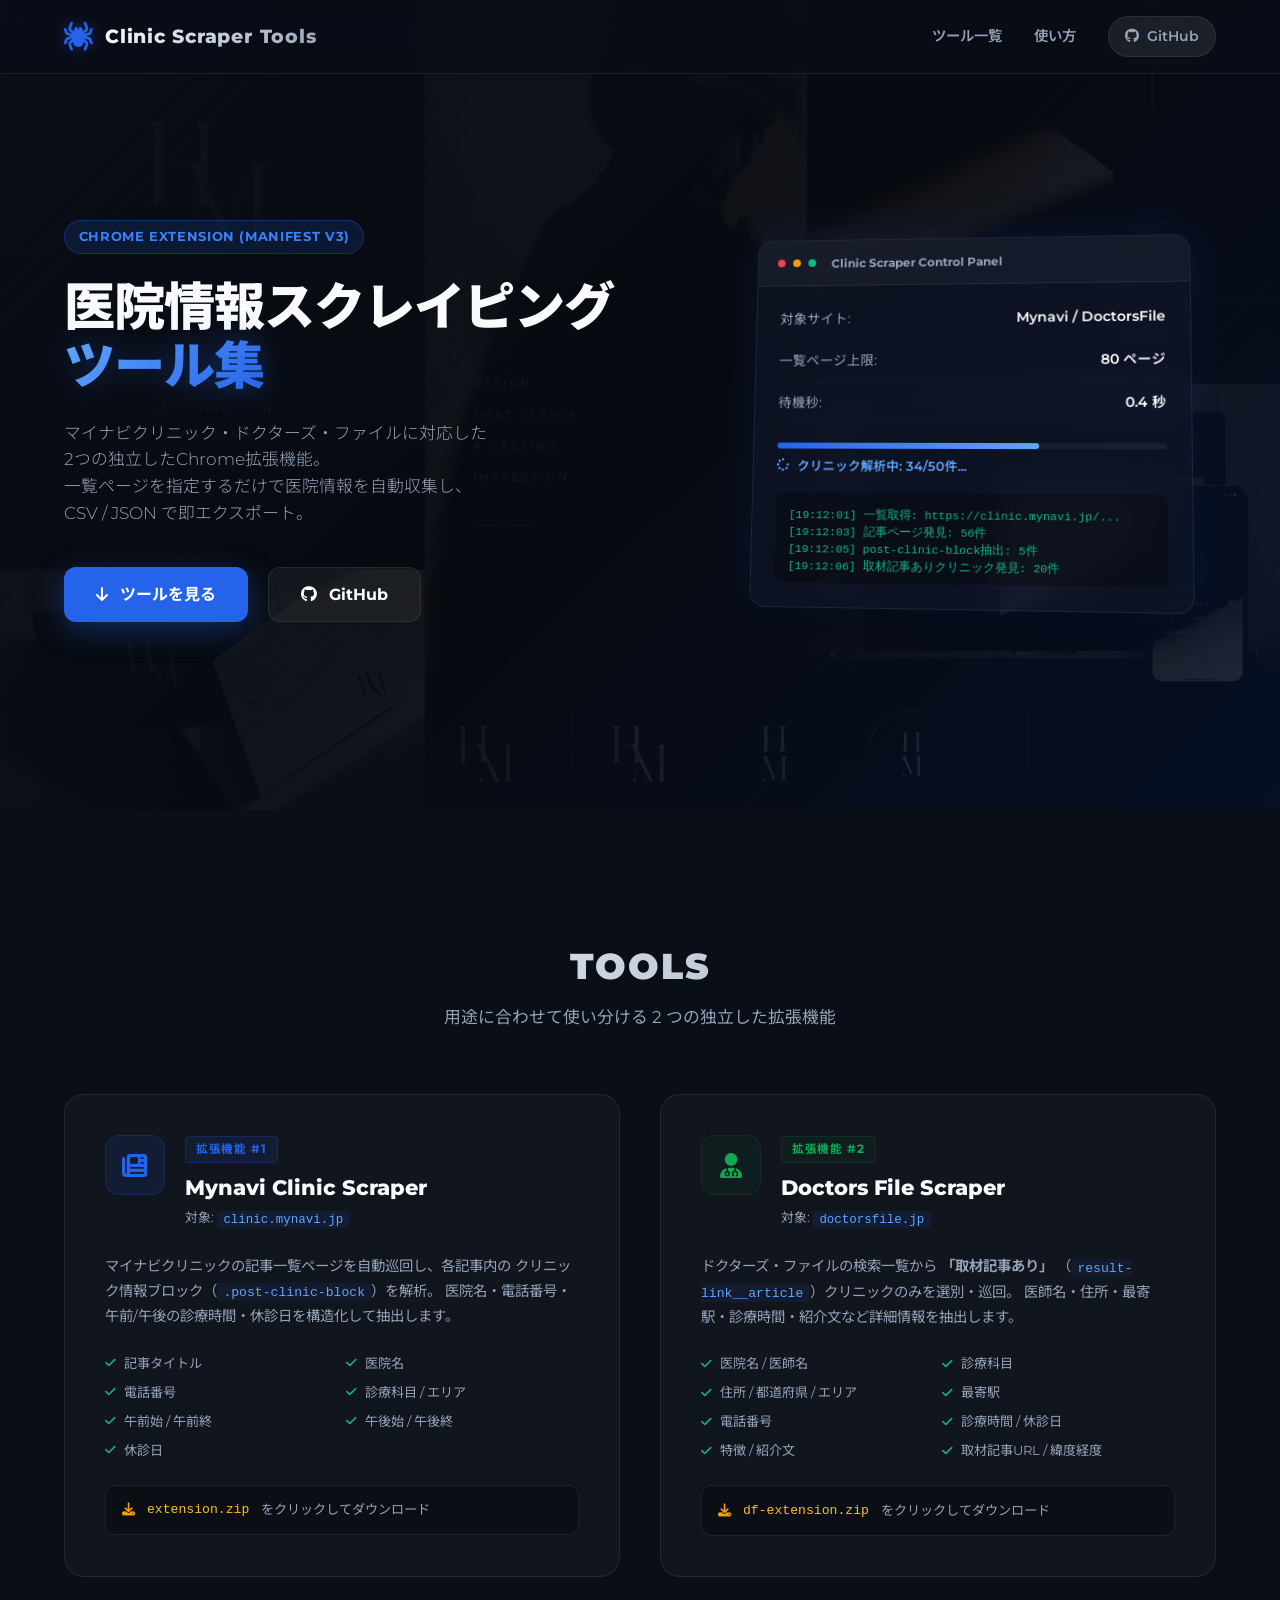
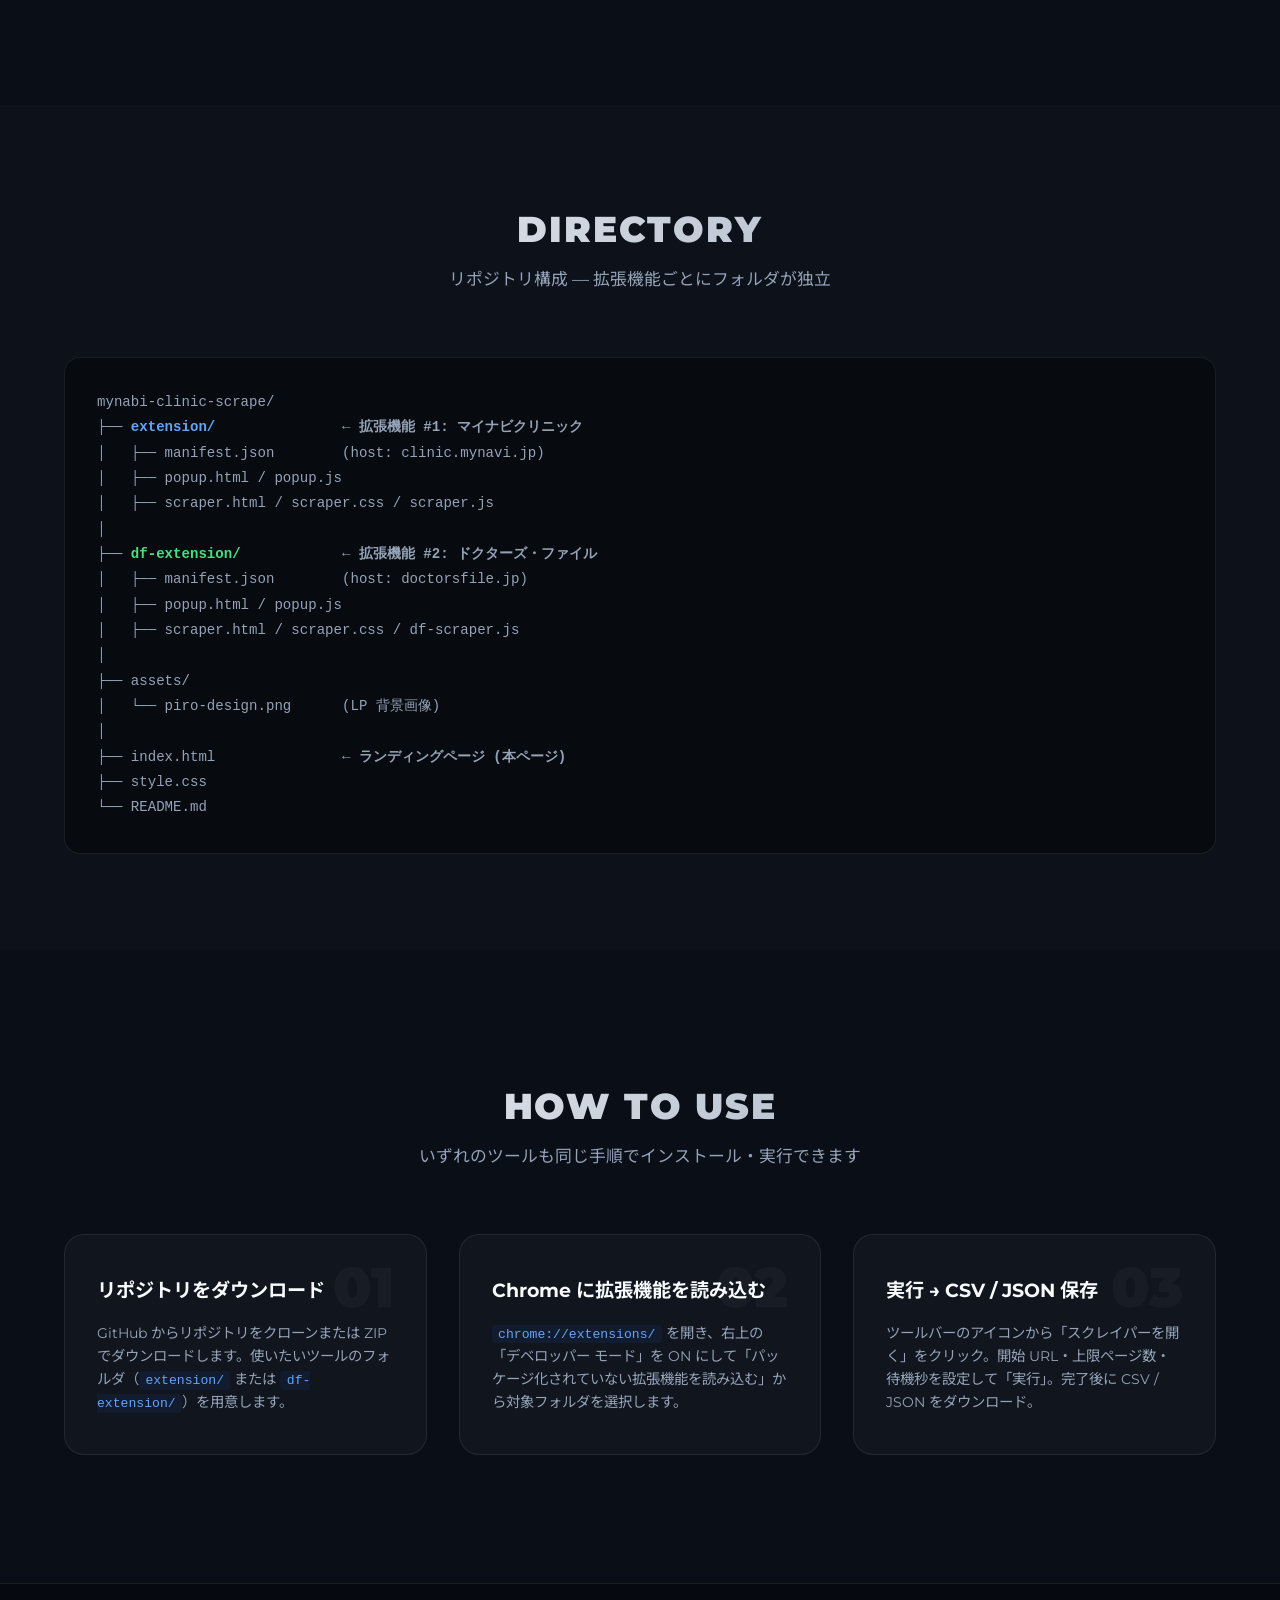
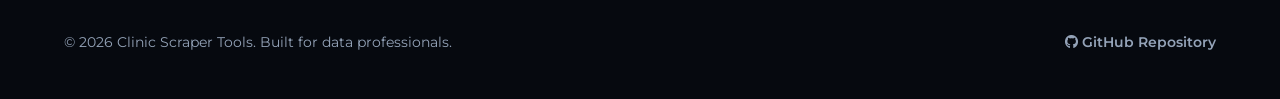
==== commit b0f86f22: "feat: make tool cards clickable download links for extension zips" ====
--- a/index.html
+++ b/index.html
@@ -86,7 +86,7 @@
             <div class="tools-grid">
 
                 <!-- Tool 1: Mynavi -->
-                <div class="tool-card tool-mynavi">
+                <a href="mynavi-clinic-scraper.zip" download class="tool-card tool-mynavi">
                     <div class="tool-card-header">
                         <div class="tool-icon"><i class="fa-solid fa-newspaper"></i></div>
                         <div>
@@ -110,13 +110,13 @@
                         <div class="col-item"><i class="fa-solid fa-check"></i> 休診日</div>
                     </div>
                     <div class="tool-dir">
-                        <i class="fa-solid fa-folder-open"></i>
-                        <code>extension/</code> フォルダを Chrome に読み込む
-                    </div>
-                </div>
+                        <i class="fa-solid fa-download"></i>
+                        <code>extension.zip</code> をクリックしてダウンロード
+                    </div>
+                </a>
 
                 <!-- Tool 2: Doctors File -->
-                <div class="tool-card tool-df">
+                <a href="doctorsfile-scraper.zip" download class="tool-card tool-df">
                     <div class="tool-card-header">
                         <div class="tool-icon tool-icon-green"><i class="fa-solid fa-user-doctor"></i></div>
                         <div>
@@ -141,10 +141,10 @@
                         <div class="col-item"><i class="fa-solid fa-check"></i> 取材記事URL / 緯度経度</div>
                     </div>
                     <div class="tool-dir">
-                        <i class="fa-solid fa-folder-open"></i>
-                        <code>df-extension/</code> フォルダを Chrome に読み込む
-                    </div>
-                </div>
+                        <i class="fa-solid fa-download"></i>
+                        <code>df-extension.zip</code> をクリックしてダウンロード
+                    </div>
+                </a>
 
             </div>
         </div>
--- a/style.css
+++ b/style.css
@@ -74,7 +74,7 @@
 .section-header .subtitle { color: var(--text-muted); font-size: 1.05rem; }
 
 .tools-grid { display: grid; grid-template-columns: 1fr 1fr; gap: 2.5rem; }
-.tool-card { background: var(--bg-panel); border: 1px solid var(--border); border-radius: 20px; padding: 2.5rem; transition: var(--transition); display: flex; flex-direction: column; gap: 1.5rem; }
+.tool-card { background: var(--bg-panel); border: 1px solid var(--border); border-radius: 20px; padding: 2.5rem; transition: var(--transition); display: flex; flex-direction: column; gap: 1.5rem; text-decoration: none; color: inherit; cursor: pointer; }
 .tool-mynavi:hover { border-color: rgba(37,99,235,0.4); box-shadow: 0 20px 40px rgba(0,0,0,0.3),0 0 20px rgba(37,99,235,0.08); transform: translateY(-4px); }
 .tool-df:hover { border-color: rgba(13,105,56,0.4); box-shadow: 0 20px 40px rgba(0,0,0,0.3),0 0 20px rgba(13,105,56,0.08); transform: translateY(-4px); }
 
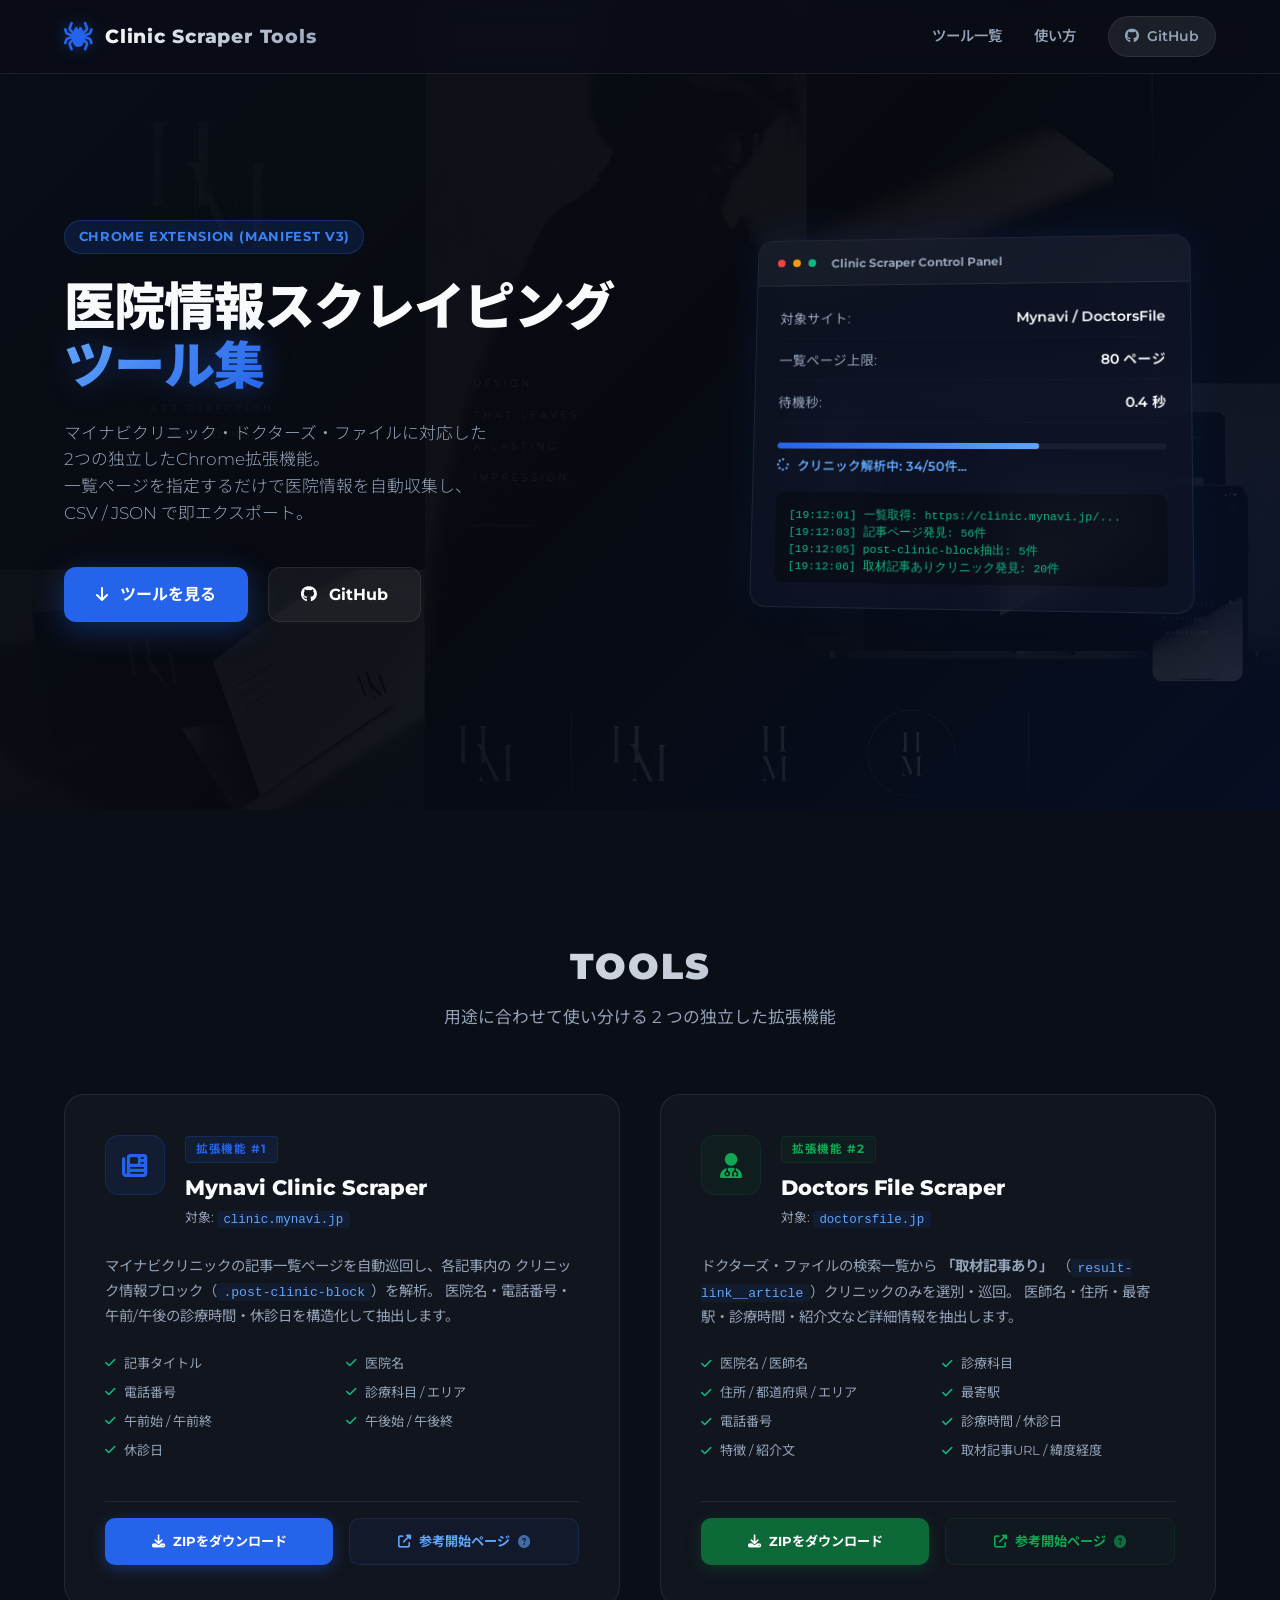
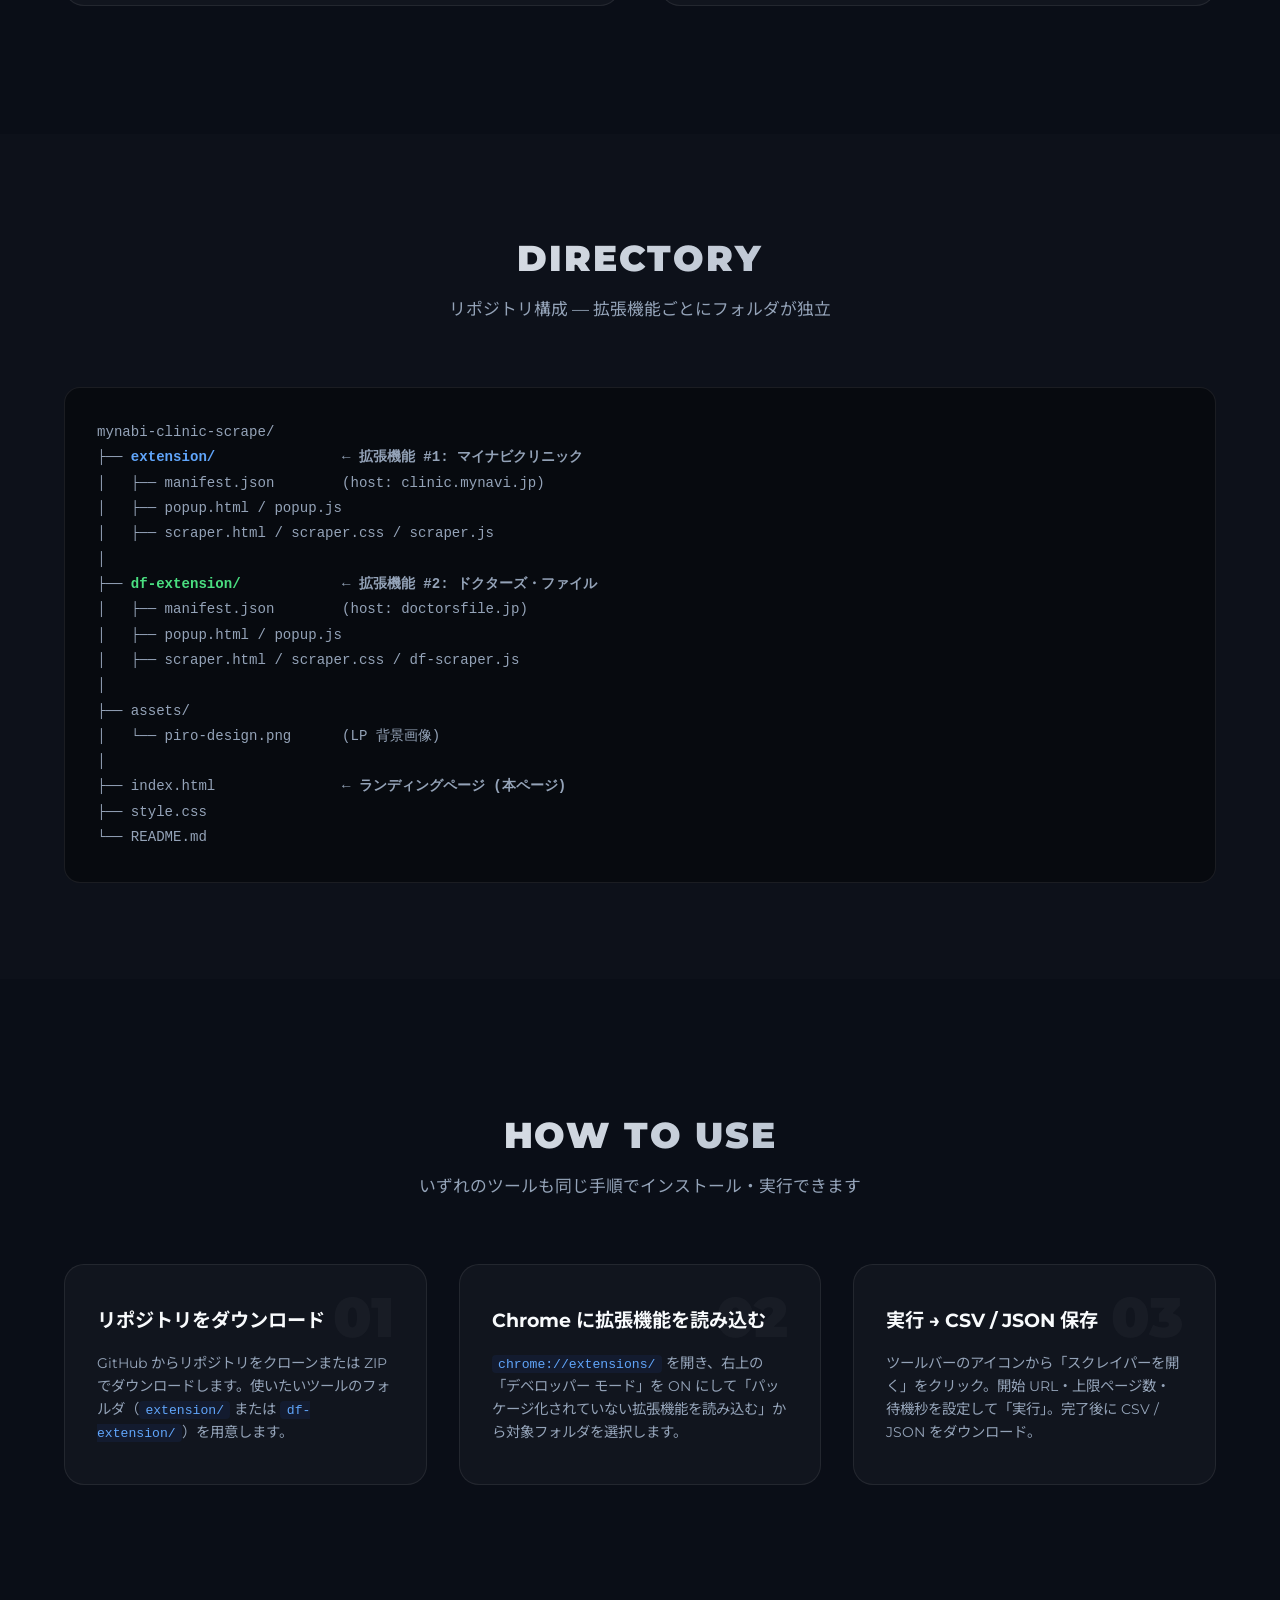
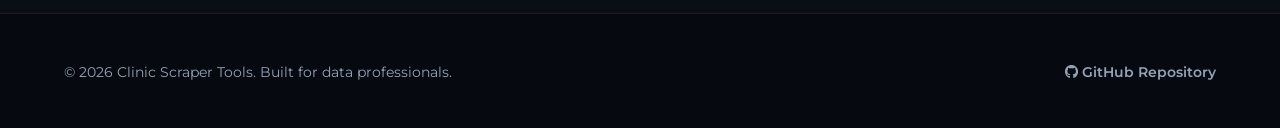
==== commit dcee997c: "style(lp): add download and reference url buttons to tools cards" ====
--- a/index.html
+++ b/index.html
@@ -86,7 +86,7 @@
             <div class="tools-grid">
 
                 <!-- Tool 1: Mynavi -->
-                <a href="mynavi-clinic-scraper.zip" download class="tool-card tool-mynavi">
+                <div class="tool-card tool-mynavi">
                     <div class="tool-card-header">
                         <div class="tool-icon"><i class="fa-solid fa-newspaper"></i></div>
                         <div>
@@ -109,14 +109,18 @@
                         <div class="col-item"><i class="fa-solid fa-check"></i> 午後始 / 午後終</div>
                         <div class="col-item"><i class="fa-solid fa-check"></i> 休診日</div>
                     </div>
-                    <div class="tool-dir">
-                        <i class="fa-solid fa-download"></i>
-                        <code>extension.zip</code> をクリックしてダウンロード
-                    </div>
-                </a>
+                    <div class="tool-actions-wrap">
+                        <a href="mynabi-clinic-scraper.zip" download class="btn-tool-action btn-dl">
+                            <i class="fa-solid fa-download"></i> ZIPをダウンロード
+                        </a>
+                        <a href="https://clinic.mynavi.jp/search/" target="_blank" class="btn-tool-action btn-ref">
+                            <i class="fa-solid fa-up-right-from-square"></i> 参考開始ページ <i class="fa-solid fa-question-circle" title="スクレイパーを実行する際、あらかじめブラウザでこのURLの検索画面等を開いておきます。"></i>
+                        </a>
+                    </div>
+                </div>
 
                 <!-- Tool 2: Doctors File -->
-                <a href="doctorsfile-scraper.zip" download class="tool-card tool-df">
+                <div class="tool-card tool-df">
                     <div class="tool-card-header">
                         <div class="tool-icon tool-icon-green"><i class="fa-solid fa-user-doctor"></i></div>
                         <div>
@@ -140,11 +144,15 @@
                         <div class="col-item"><i class="fa-solid fa-check"></i> 特徴 / 紹介文</div>
                         <div class="col-item"><i class="fa-solid fa-check"></i> 取材記事URL / 緯度経度</div>
                     </div>
-                    <div class="tool-dir">
-                        <i class="fa-solid fa-download"></i>
-                        <code>df-extension.zip</code> をクリックしてダウンロード
-                    </div>
-                </a>
+                    <div class="tool-actions-wrap">
+                        <a href="doctorsfile-scraper.zip" download class="btn-tool-action btn-green">
+                            <i class="fa-solid fa-download"></i> ZIPをダウンロード
+                        </a>
+                        <a href="https://doctorsfile.jp/search/" target="_blank" class="btn-tool-action btn-green-outline">
+                            <i class="fa-solid fa-up-right-from-square"></i> 参考開始ページ <i class="fa-solid fa-question-circle" title="スクレイパーを実行する際、あらかじめブラウザでこのURLの検索結果画面を開いておきます。"></i>
+                        </a>
+                    </div>
+                </div>
 
             </div>
         </div>
--- a/style.css
+++ b/style.css
@@ -131,3 +131,90 @@
     .header-container { flex-direction: column; gap: 1rem; }
     .footer-container { flex-direction: column; gap: 1rem; text-align: center; }
 }
+
+/* ─── Tool Actions Area ────────────────────────────────────── */
+.tool-actions-wrap {
+    display: flex;
+    gap: 1rem;
+    margin-top: auto;
+    padding-top: 1rem;
+    border-top: 1px solid var(--border);
+}
+.btn-tool-action {
+    flex: 1;
+    display: inline-flex;
+    align-items: center;
+    justify-content: center;
+    gap: 0.5rem;
+    padding: 0.75rem 1rem;
+    font-size: 0.82rem;
+    font-weight: 700;
+    border-radius: 10px;
+    text-decoration: none;
+    transition: var(--transition);
+    text-align: center;
+    position: relative;
+}
+.btn-tool-action i.fa-question-circle {
+    opacity: 0.6;
+    font-size: 0.78rem;
+    transition: var(--transition);
+}
+.btn-tool-action i.fa-question-circle:hover {
+    opacity: 1;
+}
+
+/* Mynavi / Blue Theme Actions */
+.btn-tool-action.btn-dl {
+    background: var(--primary);
+    color: #fff;
+    box-shadow: 0 4px 15px var(--primary-glow);
+}
+.btn-tool-action.btn-dl:hover {
+    background: #1d4ed8;
+    transform: translateY(-2px);
+    box-shadow: 0 6px 20px var(--primary-glow);
+}
+.btn-tool-action.btn-ref {
+    background: rgba(37,99,235,0.06);
+    color: #60a5fa;
+    border: 1px solid rgba(37,99,235,0.2);
+}
+.btn-tool-action.btn-ref:hover {
+    background: rgba(37,99,235,0.12);
+    border-color: rgba(37,99,235,0.4);
+    transform: translateY(-2px);
+}
+
+/* Doctors File / Green Theme Actions */
+.btn-tool-action.btn-green {
+    background: var(--green);
+    color: #fff;
+    box-shadow: 0 4px 15px var(--green-glow);
+}
+.btn-tool-action.btn-green:hover {
+    background: var(--green-light);
+    transform: translateY(-2px);
+    box-shadow: 0 6px 20px var(--green-glow);
+}
+.btn-tool-action.btn-green-outline {
+    background: rgba(13,105,56,0.06);
+    color: var(--green-light);
+    border: 1px solid rgba(13,105,56,0.2);
+}
+.btn-tool-action.btn-green-outline:hover {
+    background: rgba(13,105,56,0.12);
+    border-color: rgba(13,105,56,0.4);
+    transform: translateY(-2px);
+}
+
+/* Card layout fix to push actions to bottom */
+.tool-card {
+    cursor: default;
+    display: flex;
+    flex-direction: column;
+}
+.tool-columns {
+    margin-bottom: 1rem;
+}
+
